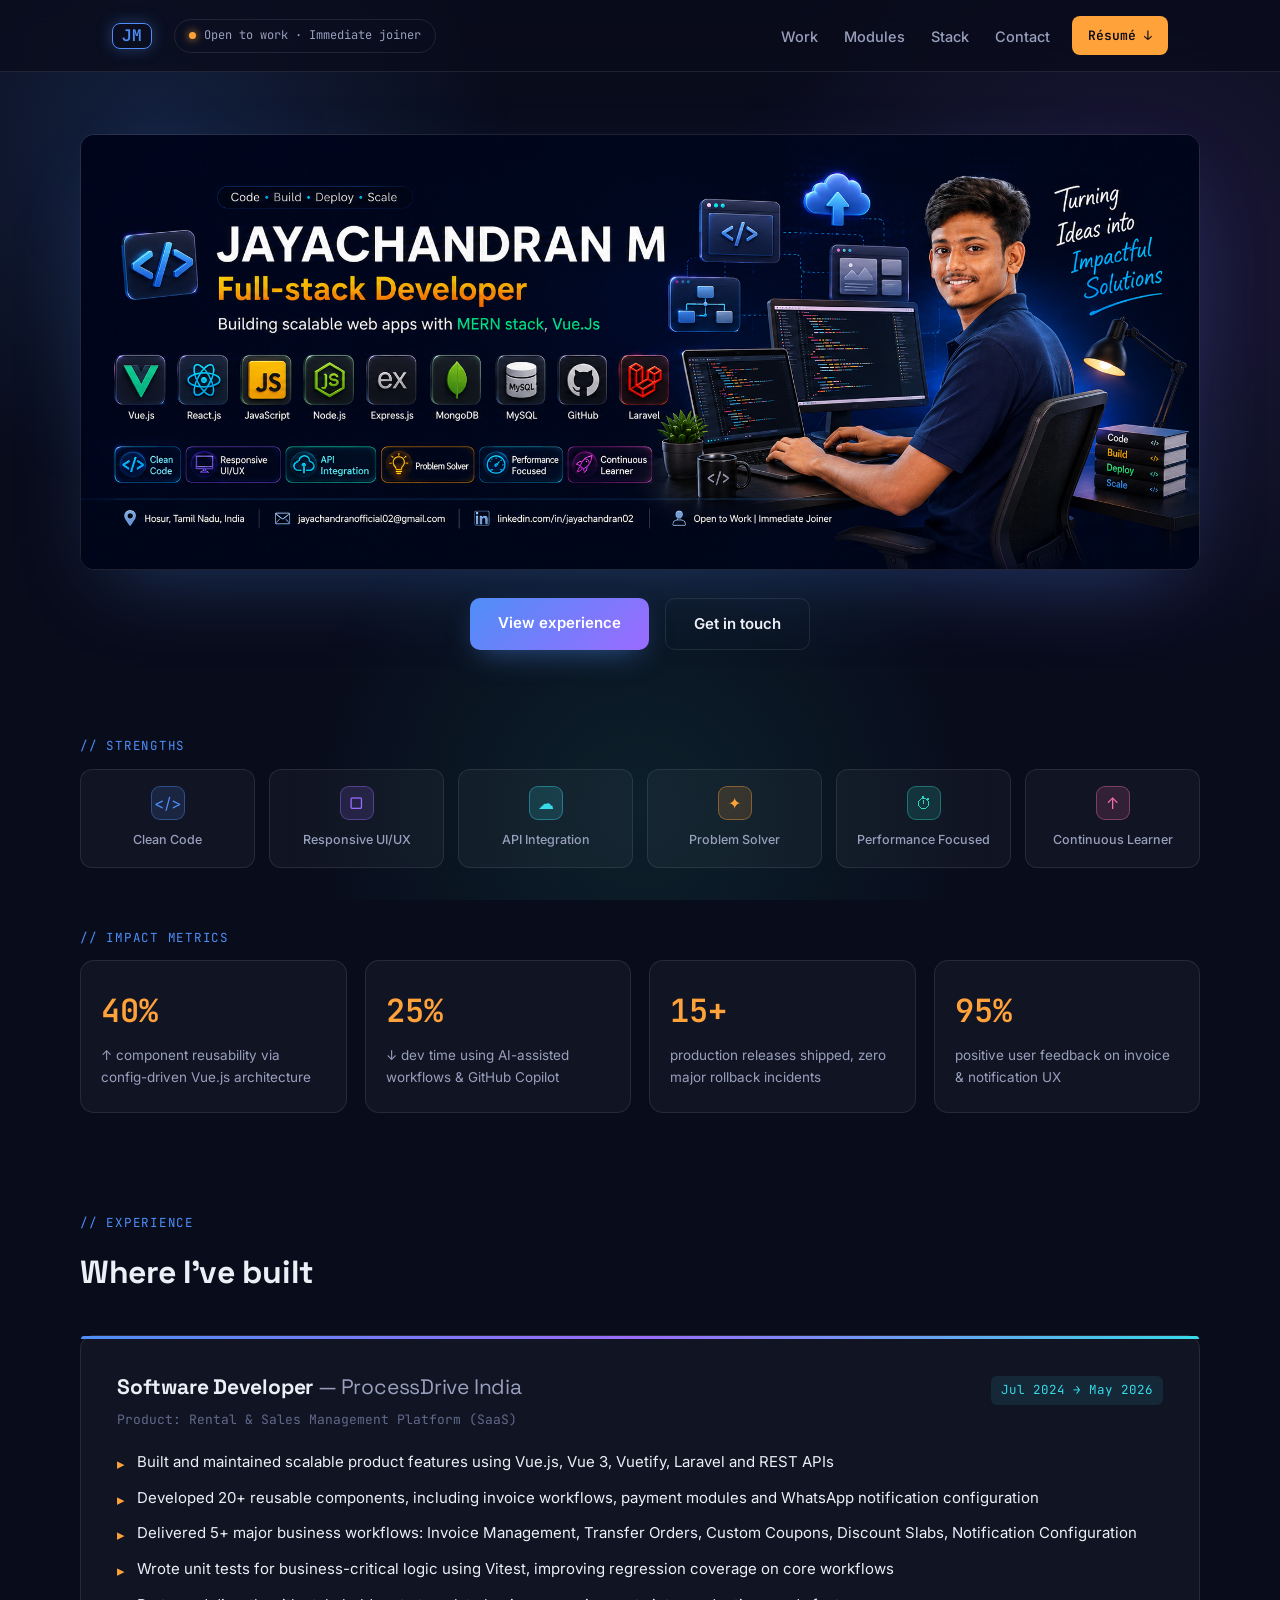
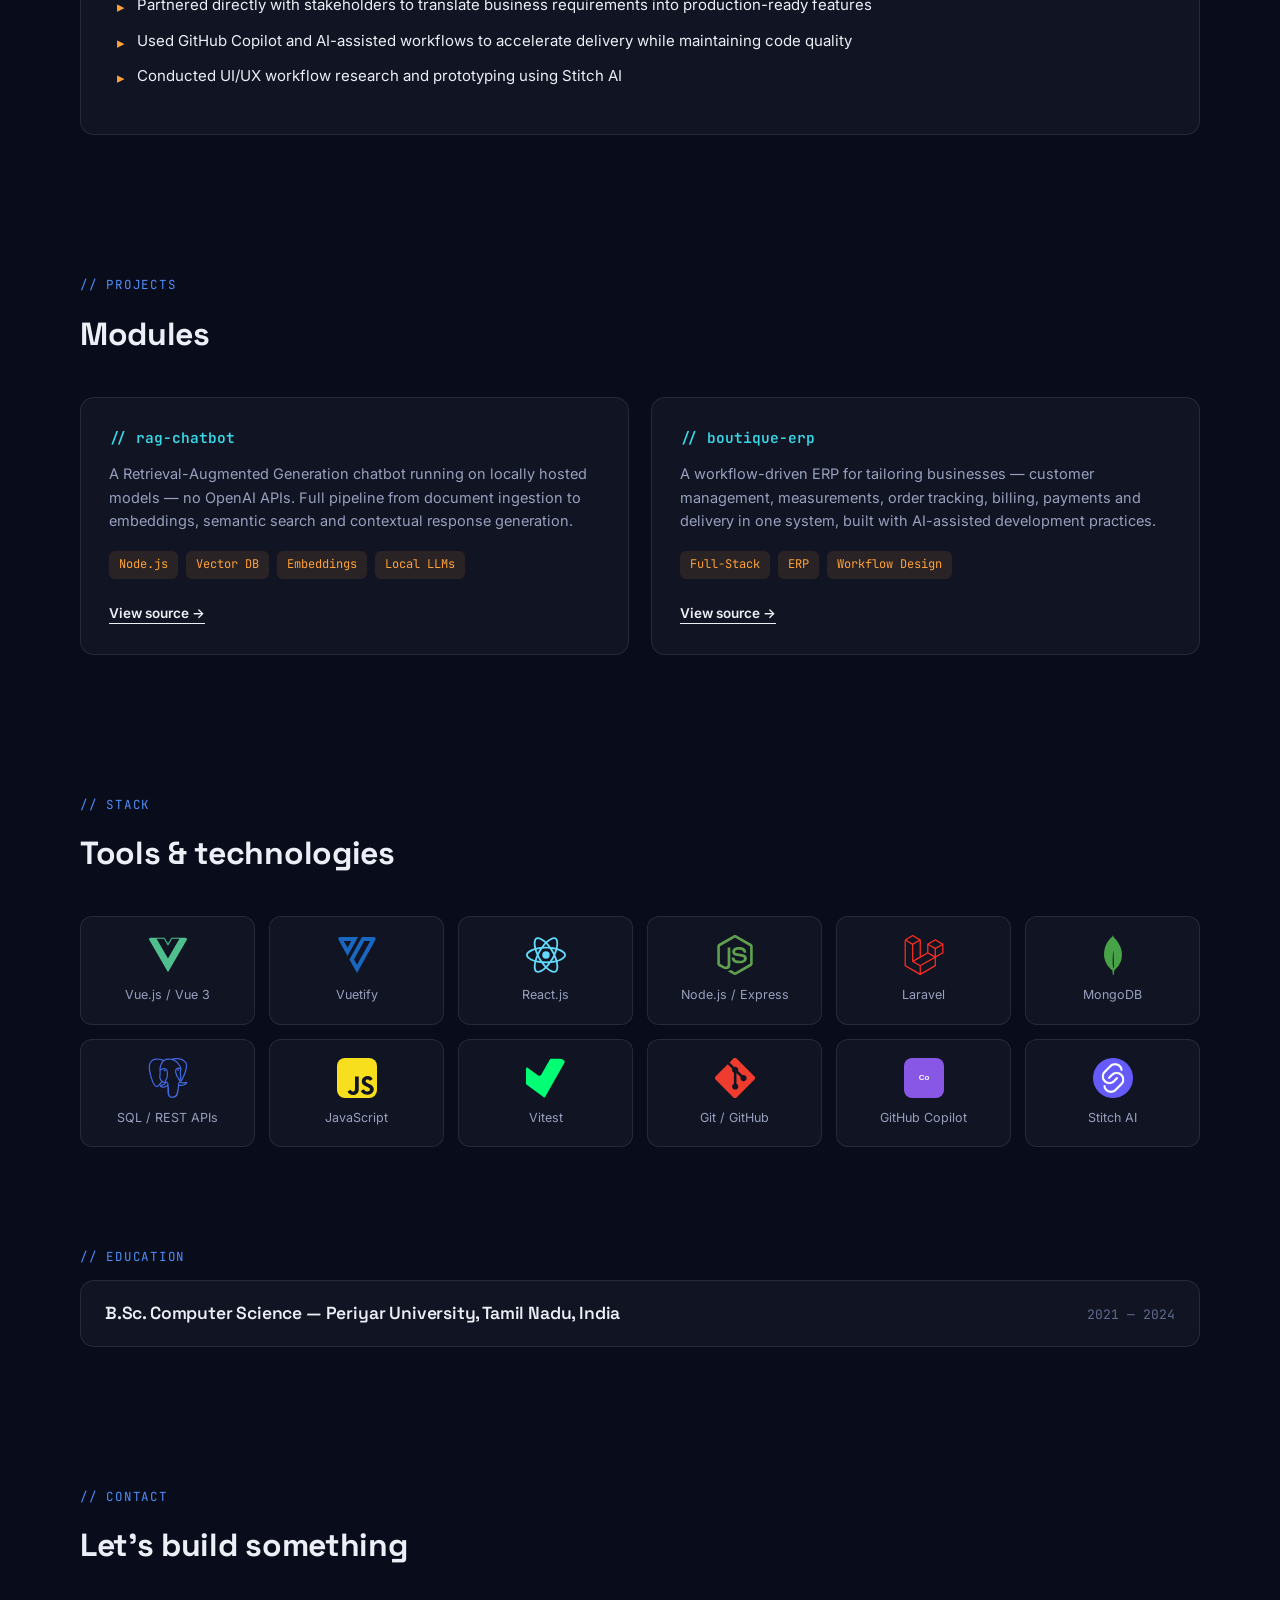
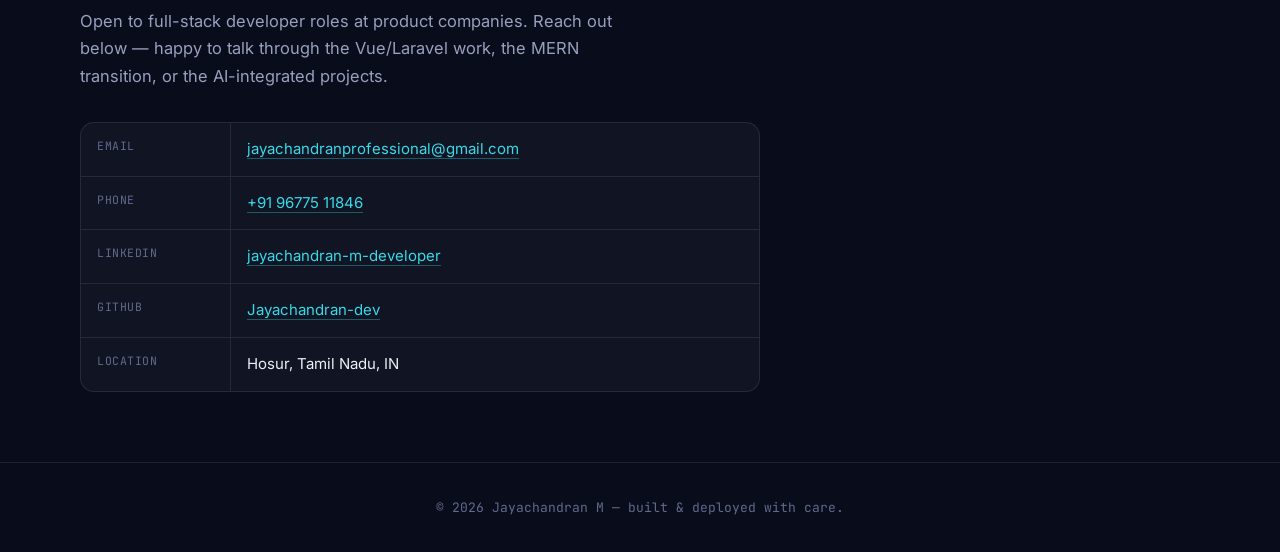
==== index.html @ de767fa6 "UI changes" ====
<!DOCTYPE html>
<html lang="en">
<head>
<meta charset="UTF-8">
<meta name="viewport" content="width=device-width, initial-scale=1.0">
<title>Jayachandran M — Full-Stack Developer</title>
<link rel="preconnect" href="https://fonts.googleapis.com">
<link rel="preconnect" href="https://fonts.gstatic.com" crossorigin>
<link href="https://fonts.googleapis.com/css2?family=Space+Grotesk:wght@500;600;700&family=JetBrains+Mono:wght@400;500;600&family=Inter:wght@400;500;600&display=swap" rel="stylesheet">
<style>
  :root{
    --bg: #090C1B;
    --bg-panel: rgba(255,255,255,0.035);
    --ink: #EDEFF7;
    --ink-soft: #98A0BE;
    --ink-faint: #616A8C;
    --line: rgba(255,255,255,0.09);
    --blue: #4F8EF7;
    --purple: #9B6BFF;
    --cyan: #38D9E8;
    --orange: #FFA23A;
    --teal: #2DD4BF;
    --pink: #F06FA6;
    --max: 1120px;
    --radius: 14px;
  }

  *{ margin:0; padding:0; box-sizing:border-box; }
  html{ scroll-behavior: smooth; }

  body{
    background: var(--bg);
    color: var(--ink);
    font-family: 'Inter', sans-serif;
    line-height: 1.65;
    position: relative;
    overflow-x: hidden;
  }

  .glow-field{
    position: fixed;
    inset: 0;
    z-index: 0;
    pointer-events: none;
    background:
      radial-gradient(600px circle at 12% 15%, rgba(79,142,247,0.16), transparent 60%),
      radial-gradient(700px circle at 88% 30%, rgba(155,107,255,0.14), transparent 60%),
      radial-gradient(600px circle at 50% 90%, rgba(45,212,191,0.10), transparent 60%);
  }

  .mono{ font-family: 'JetBrains Mono', monospace; }

  h1, h2, h3{
    font-family: 'Space Grotesk', sans-serif;
    color: var(--ink);
    letter-spacing: -0.01em;
  }

  a{ color: inherit; }

  .skip-link{
    position: absolute;
    top: -60px; left: 20px;
    background: var(--orange);
    color: #090C1B;
    padding: 10px 18px;
    border-radius: 8px;
    text-decoration: none;
    z-index: 999;
    font-weight: 600;
    transition: top 0.2s;
  }
  .skip-link:focus{ top: 12px; }

  .container{
    max-width: var(--max);
    margin: 0 auto;
    padding: 0 32px;
    position: relative;
    z-index: 1;
  }

  .eyebrow{
    font-family: 'JetBrains Mono', monospace;
    font-size: 12.5px;
    color: var(--blue);
    letter-spacing: 0.06em;
    margin-bottom: 12px;
  }

  /* ---------- Header ---------- */
  header{
    position: fixed;
    top: 0; left: 0; right: 0;
    z-index: 100;
    background: rgba(9,12,27,0.78);
    backdrop-filter: blur(12px);
    border-bottom: 1px solid var(--line);
  }
  nav{
    max-width: var(--max);
    margin: 0 auto;
    padding: 16px 32px;
    display: flex;
    align-items: center;
    gap: 22px;
  }
  .logo{
    font-family: 'JetBrains Mono', monospace;
    font-weight: 600;
    font-size: 16px;
    border: 1px solid var(--blue);
    color: var(--blue);
    border-radius: 8px;
    padding: 4px 9px;
    line-height: 1;
    box-shadow: 0 0 16px rgba(79,142,247,0.35);
  }
  .status-pill{
    display: flex;
    align-items: center;
    gap: 8px;
    font-family: 'JetBrains Mono', monospace;
    font-size: 12px;
    color: var(--ink-soft);
    border: 1px solid var(--line);
    border-radius: 20px;
    padding: 6px 14px;
    white-space: nowrap;
  }
  .status-pill .dot{
    width: 7px; height: 7px;
    background: var(--orange);
    border-radius: 50%;
    display: inline-block;
    animation: pulse 2s ease-in-out infinite;
    box-shadow: 0 0 8px var(--orange);
  }
  @keyframes pulse{ 0%,100%{opacity:1;} 50%{opacity:0.3;} }

  .nav-links{ list-style: none; display: flex; gap: 26px; margin-left: auto; }
  .nav-links a{
    text-decoration: none;
    font-size: 14.5px;
    font-weight: 500;
    color: var(--ink-soft);
    transition: color 0.2s;
  }
  .nav-links a:hover{ color: var(--cyan); }

  .btn-resume{
    font-family: 'JetBrains Mono', monospace;
    font-size: 13px;
    font-weight: 600;
    text-decoration: none;
    color: #090C1B;
    background: var(--orange);
    padding: 9px 16px;
    border-radius: 8px;
    white-space: nowrap;
    transition: filter 0.2s, transform 0.2s;
  }
  .btn-resume:hover{ filter: brightness(1.1); transform: translateY(-1px); }

  .mobile-toggle{
    display: none;
    background: none;
    border: 1px solid var(--line);
    color: var(--ink);
    border-radius: 8px;
    font-size: 18px;
    padding: 6px 10px;
    cursor: pointer;
    margin-left: auto;
  }

  main{ padding-top: 88px; }

  /* ---------- Hero / banner masthead ---------- */
  .hero{ padding: 46px 0 40px; }
  .banner-frame{
    border-radius: var(--radius);
    overflow: hidden;
    border: 1px solid var(--line);
    box-shadow: 0 30px 80px -30px rgba(79,142,247,0.35);
  }
  .banner-frame img{ width: 100%; display: block; }

  .hero-cta{
    display: flex;
    justify-content: center;
    gap: 16px;
    margin-top: 28px;
    flex-wrap: wrap;
  }
  .btn-primary, .btn-secondary{
    padding: 13px 28px;
    border-radius: 10px;
    font-weight: 600;
    font-size: 15px;
    text-decoration: none;
    transition: all 0.2s;
    display: inline-block;
  }
  .btn-primary{
    background: linear-gradient(135deg, var(--blue), var(--purple));
    color: #fff;
    box-shadow: 0 10px 30px -10px rgba(79,142,247,0.55);
  }
  .btn-primary:hover{ transform: translateY(-2px); }
  .btn-secondary{
    background: transparent;
    color: var(--ink);
    border: 1.5px solid var(--line);
  }
  .btn-secondary:hover{ border-color: var(--cyan); color: var(--cyan); }

  /* ---------- Strengths chips (mirrors banner badges) ---------- */
  .chips-section{ padding: 46px 0 10px; }
  .chips-grid{
    display: grid;
    grid-template-columns: repeat(6, 1fr);
    gap: 14px;
  }
  .chip{
    background: var(--bg-panel);
    border: 1px solid var(--line);
    border-radius: 12px;
    padding: 16px 12px;
    text-align: center;
    transition: transform 0.2s, border-color 0.2s;
  }
  .chip:hover{ transform: translateY(-3px); }
  .chip .chip-icon{
    width: 34px; height: 34px;
    border-radius: 9px;
    display: flex; align-items: center; justify-content: center;
    margin: 0 auto 10px;
    font-size: 16px;
  }
  .chip .chip-label{ font-size: 12.5px; font-weight: 500; color: var(--ink-soft); }
  .chip.c-blue .chip-icon{ background: rgba(79,142,247,0.15); color: var(--blue); border: 1px solid rgba(79,142,247,0.4); }
  .chip.c-blue:hover{ border-color: var(--blue); }
  .chip.c-purple .chip-icon{ background: rgba(155,107,255,0.15); color: var(--purple); border: 1px solid rgba(155,107,255,0.4); }
  .chip.c-purple:hover{ border-color: var(--purple); }
  .chip.c-cyan .chip-icon{ background: rgba(56,217,232,0.15); color: var(--cyan); border: 1px solid rgba(56,217,232,0.4); }
  .chip.c-cyan:hover{ border-color: var(--cyan); }
  .chip.c-orange .chip-icon{ background: rgba(255,162,58,0.15); color: var(--orange); border: 1px solid rgba(255,162,58,0.4); }
  .chip.c-orange:hover{ border-color: var(--orange); }
  .chip.c-teal .chip-icon{ background: rgba(45,212,191,0.15); color: var(--teal); border: 1px solid rgba(45,212,191,0.4); }
  .chip.c-teal:hover{ border-color: var(--teal); }
  .chip.c-pink .chip-icon{ background: rgba(240,111,166,0.15); color: var(--pink); border: 1px solid rgba(240,111,166,0.4); }
  .chip.c-pink:hover{ border-color: var(--pink); }

  /* ---------- Metrics ---------- */
  .metrics{ padding: 50px 0 30px; }
  .metrics-grid{
    display: grid;
    grid-template-columns: repeat(4, 1fr);
    gap: 18px;
  }
  .metric-tile{
    background: var(--bg-panel);
    border: 1px solid var(--line);
    border-radius: var(--radius);
    padding: 24px 20px;
    transition: border-color 0.2s;
  }
  .metric-tile:hover{ border-color: var(--blue); }
  .metric-num{
    font-family: 'JetBrains Mono', monospace;
    font-size: 32px;
    font-weight: 600;
    color: var(--orange);
    margin-bottom: 6px;
  }
  .metric-label{ font-size: 13.5px; color: var(--ink-soft); }

  /* ---------- Section shared ---------- */
  section.block{ padding: 70px 0; }
  section.block h2{ font-size: 32px; margin-bottom: 36px; }

  /* ---------- Experience ---------- */
  .exp-card{
    background: var(--bg-panel);
    border: 1px solid var(--line);
    border-radius: var(--radius);
    padding: 34px 36px;
    position: relative;
  }
  .exp-card::before{
    content: '';
    position: absolute;
    top: 0; left: 0;
    width: 100%; height: 3px;
    background: linear-gradient(90deg, var(--blue), var(--purple), var(--cyan));
    border-radius: var(--radius) var(--radius) 0 0;
  }
  .exp-head{
    display: flex; justify-content: space-between; align-items: baseline;
    flex-wrap: wrap; gap: 10px; margin-bottom: 4px;
  }
  .exp-head h3{ font-size: 21px; }
  .exp-head .company{ color: var(--ink-soft); font-weight: 400; }
  .rev-tag{
    font-family: 'JetBrains Mono', monospace;
    font-size: 12.5px;
    color: var(--cyan);
    background: rgba(56,217,232,0.10);
    padding: 4px 10px;
    border-radius: 6px;
    white-space: nowrap;
  }
  .exp-sub{
    font-family: 'JetBrains Mono', monospace;
    font-size: 13px;
    color: var(--ink-faint);
    margin-bottom: 20px;
  }
  .spec-list li{
    list-style: none;
    padding-left: 20px;
    position: relative;
    margin-bottom: 11px;
    font-size: 15px;
    color: var(--ink);
  }
  .spec-list li::before{
    content: '▸';
    color: var(--orange);
    position: absolute;
    left: 0;
    top: 2px;
  }

  /* ---------- Modules ---------- */
  .modules-grid{ display: grid; grid-template-columns: 1fr 1fr; gap: 22px; }
  .module-card{
    background: var(--bg-panel);
    border: 1px solid var(--line);
    border-radius: var(--radius);
    padding: 28px;
    transition: border-color 0.2s, transform 0.2s;
  }
  .module-card:hover{ border-color: var(--purple); transform: translateY(-3px); }
  .module-name{
    font-family: 'JetBrains Mono', monospace;
    font-size: 14.5px;
    font-weight: 600;
    color: var(--cyan);
    margin-bottom: 12px;
  }
  .module-desc{ color: var(--ink-soft); font-size: 14.5px; margin-bottom: 18px; }
  .tags{ display: flex; flex-wrap: wrap; gap: 8px; margin-bottom: 20px; }
  .tag{
    font-family: 'JetBrains Mono', monospace;
    font-size: 12px;
    color: var(--orange);
    background: rgba(255,162,58,0.10);
    padding: 4px 10px;
    border-radius: 6px;
  }
  .module-link{
    font-size: 13.5px;
    font-weight: 600;
    color: var(--ink);
    text-decoration: none;
    border-bottom: 1.5px solid var(--ink);
    padding-bottom: 2px;
  }
  .module-link:hover{ color: var(--cyan); border-color: var(--cyan); }

  /* ---------- Stack icon grid ---------- */
  .stack-grid{
    display: grid;
    grid-template-columns: repeat(6, 1fr);
    gap: 14px;
  }
  .stack-item{
    background: var(--bg-panel);
    border: 1px solid var(--line);
    border-radius: 12px;
    padding: 18px 10px;
    text-align: center;
    transition: transform 0.2s, border-color 0.2s;
  }
  .stack-item:hover{ transform: translateY(-3px); border-color: var(--blue); }
  .stack-icon{
    width: 40px; height: 40px;
    border-radius: 10px;
    display: flex; align-items: center; justify-content: center;
    margin: 0 auto 10px;
    font-family: 'JetBrains Mono', monospace;
    font-weight: 700;
    font-size: 12.5px;
    color: #0A0E1F;
  }
  .stack-icon-img{
    width: 40px; height: 40px; display: block; margin: 0 auto 10px; border-radius: 8px; object-fit: cover;
  }
  .stack-name{ font-size: 12.5px; color: var(--ink-soft); }

  /* ---------- Education ---------- */
  .education-section{ padding: 30px 0 70px; }
  .edu-row{
    display: flex; justify-content: space-between; align-items: baseline;
    flex-wrap: wrap; gap: 10px;
    border: 1px solid var(--line);
    border-radius: var(--radius);
    padding: 18px 24px;
    background: var(--bg-panel);
  }
  .edu-row h3{ font-size: 17.5px; font-weight: 600; }
  .edu-meta{ font-family: 'JetBrains Mono', monospace; font-size: 13px; color: var(--ink-faint); }

  /* ---------- Contact ---------- */
  .contact-section{ padding: 70px 0 50px; }
  .contact-line{ color: var(--ink-soft); font-size: 16.5px; margin-bottom: 32px; max-width: 540px; }
  .contact-card{
    border: 1px solid var(--line);
    background: var(--bg-panel);
    border-radius: var(--radius);
    max-width: 680px;
    overflow: hidden;
  }
  .cc-row{
    display: grid;
    grid-template-columns: 150px 1fr;
    border-bottom: 1px solid var(--line);
  }
  .cc-row:last-child{ border-bottom: none; }
  .cc-key{
    font-family: 'JetBrains Mono', monospace;
    font-size: 11.5px;
    letter-spacing: 0.05em;
    text-transform: uppercase;
    color: var(--ink-faint);
    padding: 14px 16px;
    border-right: 1px solid var(--line);
  }
  .cc-val{ padding: 14px 16px; font-size: 15px; }
  .cc-val a{
    color: var(--cyan);
    text-decoration: none;
    border-bottom: 1px solid rgba(56,217,232,0.35);
  }
  .cc-val a:hover{ color: #8CEBF5; }

  footer{
    padding: 34px 0;
    text-align: center;
    color: var(--ink-faint);
    font-size: 13px;
    border-top: 1px solid var(--line);
    font-family: 'JetBrains Mono', monospace;
  }

  .reveal{ opacity: 0; transform: translateY(16px); transition: opacity 0.6s ease, transform 0.6s ease; }
  .reveal.visible{ opacity: 1; transform: translateY(0); }

  @media (prefers-reduced-motion: reduce){
    .reveal{ opacity: 1; transform: none; transition: none; }
    .status-pill .dot{ animation: none; }
    html{ scroll-behavior: auto; }
  }

  @media (max-width: 960px){
    .chips-grid{ grid-template-columns: repeat(3, 1fr); }
    .metrics-grid{ grid-template-columns: repeat(2, 1fr); }
    .modules-grid{ grid-template-columns: 1fr; }
    .stack-grid{ grid-template-columns: repeat(4, 1fr); }
  }

  @media (max-width: 680px){
    .nav-links, .status-pill{ display: none; }
    .mobile-toggle{ display: block; }
    .nav-links.active{
      display: flex;
      flex-direction: column;
      position: absolute;
      top: 100%; left: 0; right: 0;
      background: var(--bg);
      border-bottom: 1px solid var(--line);
      padding: 16px 32px;
      gap: 16px;
    }
    section.block h2{ font-size: 25px; }
    .chips-grid{ grid-template-columns: repeat(2, 1fr); }
    .stack-grid{ grid-template-columns: repeat(3, 1fr); }
    .container{ padding: 0 20px; }
    nav{ padding: 14px 20px; }
    .cc-row{ grid-template-columns: 120px 1fr; }
  }
</style>
</head>
<body>

<div class="glow-field" aria-hidden="true"></div>
<a href="#main-content" class="skip-link">Skip to main content</a>

<header>
  <nav aria-label="Main navigation">
    <div class="logo">JM</div>
    <div class="status-pill"><span class="dot"></span>Open to work · Immediate joiner</div>
    <ul class="nav-links" id="navLinks">
      <li><a href="#work">Work</a></li>
      <li><a href="#modules">Modules</a></li>
      <li><a href="#stack">Stack</a></li>
      <li><a href="#contact">Contact</a></li>
    </ul>
    <a class="btn-resume" href="assets/Jayachandran_M_Fullstack_Resume_july_2026.pdf" download>Résumé ↓</a>
    <button class="mobile-toggle" id="mobileToggle" aria-label="Toggle navigation menu" aria-expanded="false">☰</button>
  </nav>
</header>

<main id="main-content">

  <section class="hero container">
    <div class="banner-frame">
      <img src="assets/banner.png" alt="Jayachandran M — Full-stack Developer, building scalable web apps with the MERN stack and Vue.js">
    </div>
    <div class="hero-cta">
      <a href="#work" class="btn-primary">View experience</a>
      <a href="#contact" class="btn-secondary">Get in touch</a>
    </div>
  </section>

  <section class="chips-section container reveal">
    <p class="eyebrow mono">// STRENGTHS</p>
    <div class="chips-grid">
      <div class="chip c-blue"><div class="chip-icon">&lt;/&gt;</div><div class="chip-label">Clean Code</div></div>
      <div class="chip c-purple"><div class="chip-icon">▢</div><div class="chip-label">Responsive UI/UX</div></div>
      <div class="chip c-cyan"><div class="chip-icon">☁</div><div class="chip-label">API Integration</div></div>
      <div class="chip c-orange"><div class="chip-icon">✦</div><div class="chip-label">Problem Solver</div></div>
      <div class="chip c-teal"><div class="chip-icon">⏱</div><div class="chip-label">Performance Focused</div></div>
      <div class="chip c-pink"><div class="chip-icon">↑</div><div class="chip-label">Continuous Learner</div></div>
    </div>
  </section>

  <section class="metrics container">
    <p class="eyebrow mono">// IMPACT METRICS</p>
    <div class="metrics-grid reveal">
      <div class="metric-tile">
        <div class="metric-num">40%</div>
        <div class="metric-label">↑ component reusability via config-driven Vue.js architecture</div>
      </div>
      <div class="metric-tile">
        <div class="metric-num">25%</div>
        <div class="metric-label">↓ dev time using AI-assisted workflows &amp; GitHub Copilot</div>
      </div>
      <div class="metric-tile">
        <div class="metric-num">15+</div>
        <div class="metric-label">production releases shipped, zero major rollback incidents</div>
      </div>
      <div class="metric-tile">
        <div class="metric-num">95%</div>
        <div class="metric-label">positive user feedback on invoice &amp; notification UX</div>
      </div>
    </div>
  </section>

  <section id="work" class="block container">
    <p class="eyebrow mono">// EXPERIENCE</p>
    <h2>Where I've built</h2>
    <div class="exp-card reveal">
      <div class="exp-head">
        <h3>Software Developer <span class="company">— ProcessDrive India</span></h3>
        <span class="rev-tag mono">Jul 2024 → May 2026</span>
      </div>
      <p class="exp-sub">Product: Rental &amp; Sales Management Platform (SaaS)</p>
      <ul class="spec-list">
        <li>Built and maintained scalable product features using Vue.js, Vue 3, Vuetify, Laravel and REST APIs</li>
        <li>Developed 20+ reusable components, including invoice workflows, payment modules and WhatsApp notification configuration</li>
        <li>Delivered 5+ major business workflows: Invoice Management, Transfer Orders, Custom Coupons, Discount Slabs, Notification Configuration</li>
        <li>Wrote unit tests for business-critical logic using Vitest, improving regression coverage on core workflows</li>
        <li>Partnered directly with stakeholders to translate business requirements into production-ready features</li>
        <li>Used GitHub Copilot and AI-assisted workflows to accelerate delivery while maintaining code quality</li>
        <li>Conducted UI/UX workflow research and prototyping using Stitch AI</li>
      </ul>
    </div>
  </section>

  <section id="modules" class="block container">
    <p class="eyebrow mono">// PROJECTS</p>
    <h2>Modules</h2>
    <div class="modules-grid">
      <article class="module-card reveal">
        <p class="module-name">// rag-chatbot</p>
        <p class="module-desc">A Retrieval-Augmented Generation chatbot running on locally hosted models — no OpenAI APIs. Full pipeline from document ingestion to embeddings, semantic search and contextual response generation.</p>
        <div class="tags">
          <span class="tag">Node.js</span>
          <span class="tag">Vector DB</span>
          <span class="tag">Embeddings</span>
          <span class="tag">Local LLMs</span>
        </div>
        <a class="module-link" href="https://github.com/Jayachandran-dev" target="_blank" rel="noopener">View source →</a>
      </article>
      <article class="module-card reveal">
        <p class="module-name">// boutique-erp</p>
        <p class="module-desc">A workflow-driven ERP for tailoring businesses — customer management, measurements, order tracking, billing, payments and delivery in one system, built with AI-assisted development practices.</p>
        <div class="tags">
          <span class="tag">Full-Stack</span>
          <span class="tag">ERP</span>
          <span class="tag">Workflow Design</span>
        </div>
        <a class="module-link" href="https://github.com/Jayachandran-dev" target="_blank" rel="noopener">View source →</a>
      </article>
    </div>
  </section>

  <section id="stack" class="block container">
    <p class="eyebrow mono">// STACK</p>
    <h2>Tools &amp; technologies</h2>
    <div class="stack-grid reveal">
      <div class="stack-item"><img class="stack-icon-img" src="assets/tech-icons/vue.svg" alt="Vue icon"><div class="stack-name">Vue.js / Vue 3</div></div>
      <div class="stack-item"><img class="stack-icon-img" src="assets/tech-icons/vuetify.svg" alt="Vuetify icon"><div class="stack-name">Vuetify</div></div>
      <div class="stack-item"><img class="stack-icon-img" src="assets/tech-icons/react.svg" alt="React icon"><div class="stack-name">React.js</div></div>
      <div class="stack-item"><img class="stack-icon-img" src="assets/tech-icons/nodejs.svg" alt="Node.js icon"><div class="stack-name">Node.js / Express</div></div>
      <div class="stack-item"><img class="stack-icon-img" src="assets/tech-icons/laravel.svg" alt="Laravel icon"><div class="stack-name">Laravel</div></div>
      <div class="stack-item"><img class="stack-icon-img" src="assets/tech-icons/mongodb.svg" alt="MongoDB icon"><div class="stack-name">MongoDB</div></div>
      <div class="stack-item"><img class="stack-icon-img" src="assets/tech-icons/sql.svg" alt="SQL icon"><div class="stack-name">SQL / REST APIs</div></div>
      <div class="stack-item"><img class="stack-icon-img" src="assets/tech-icons/js.svg" alt="JavaScript icon"><div class="stack-name">JavaScript</div></div>
      <div class="stack-item"><img class="stack-icon-img" src="assets/tech-icons/vitest.svg" alt="Vitest icon"><div class="stack-name">Vitest</div></div>
      <div class="stack-item"><img class="stack-icon-img" src="assets/tech-icons/git.svg" alt="Git icon"><div class="stack-name">Git / GitHub</div></div>
      <div class="stack-item"><img class="stack-icon-img" src="assets/tech-icons/copilot.svg" alt="Copilot icon"><div class="stack-name">GitHub Copilot</div></div>
      <div class="stack-item"><img class="stack-icon-img" src="assets/tech-icons/stitch.png" alt="Stitch AI icon"><div class="stack-name">Stitch AI</div></div>
    </div>
  </section>

  <section class="education-section container reveal">
    <p class="eyebrow mono">// EDUCATION</p>
    <div class="edu-row">
      <h3>B.Sc. Computer Science — Periyar University, Tamil Nadu, India</h3>
      <span class="edu-meta mono">2021 — 2024</span>
    </div>
  </section>

  <section id="contact" class="block contact-section container">
    <p class="eyebrow mono">// CONTACT</p>
    <h2>Let's build something</h2>
    <p class="contact-line">Open to full-stack developer roles at product companies. Reach out below — happy to talk through the Vue/Laravel work, the MERN transition, or the AI-integrated projects.</p>
    <div class="contact-card reveal">
      <div class="cc-row">
        <div class="cc-key mono">Email</div>
        <div class="cc-val"><a href="mailto:jayachandranprofessional@gmail.com">jayachandranprofessional@gmail.com</a></div>
      </div>
      <div class="cc-row">
        <div class="cc-key mono">Phone</div>
        <div class="cc-val"><a href="tel:+919677511846">+91 96775 11846</a></div>
      </div>
      <div class="cc-row">
        <div class="cc-key mono">LinkedIn</div>
        <div class="cc-val"><a href="https://linkedin.com/in/jayachandran-m-developer" target="_blank" rel="noopener">jayachandran-m-developer</a></div>
      </div>
      <div class="cc-row">
        <div class="cc-key mono">GitHub</div>
        <div class="cc-val"><a href="https://github.com/Jayachandran-dev" target="_blank" rel="noopener">Jayachandran-dev</a></div>
      </div>
      <div class="cc-row">
        <div class="cc-key mono">Location</div>
        <div class="cc-val">Hosur, Tamil Nadu, IN</div>
      </div>
    </div>
  </section>

</main>

<footer>
  <p>© <span id="year"></span> Jayachandran M — built &amp; deployed with care.</p>
</footer>

<script>
  document.getElementById('year').textContent = new Date().getFullYear();

  const mobileToggle = document.getElementById('mobileToggle');
  const navLinks = document.getElementById('navLinks');
  if (mobileToggle && navLinks) {
    mobileToggle.addEventListener('click', (e) => {
      e.stopPropagation();
      const isActive = navLinks.classList.toggle('active');
      mobileToggle.setAttribute('aria-expanded', isActive);
    });
    navLinks.querySelectorAll('a').forEach(link => {
      link.addEventListener('click', () => {
        navLinks.classList.remove('active');
        mobileToggle.setAttribute('aria-expanded', 'false');
      });
    });
    document.addEventListener('click', (e) => {
      if (!navLinks.contains(e.target) && !mobileToggle.contains(e.target)) {
        navLinks.classList.remove('active');
        mobileToggle.setAttribute('aria-expanded', 'false');
      }
    });
  }

  const reduceMotion = window.matchMedia('(prefers-reduced-motion: reduce)').matches;
  if (!reduceMotion && 'IntersectionObserver' in window) {
    const observer = new IntersectionObserver((entries) => {
      entries.forEach(entry => {
        if (entry.isIntersecting) {
          entry.target.classList.add('visible');
          observer.unobserve(entry.target);
        }
      });
    }, { threshold: 0.15 });
    document.querySelectorAll('.reveal').forEach(el => observer.observe(el));
  } else {
    document.querySelectorAll('.reveal').forEach(el => el.classList.add('visible'));
  }
</script>

</body>
</html>
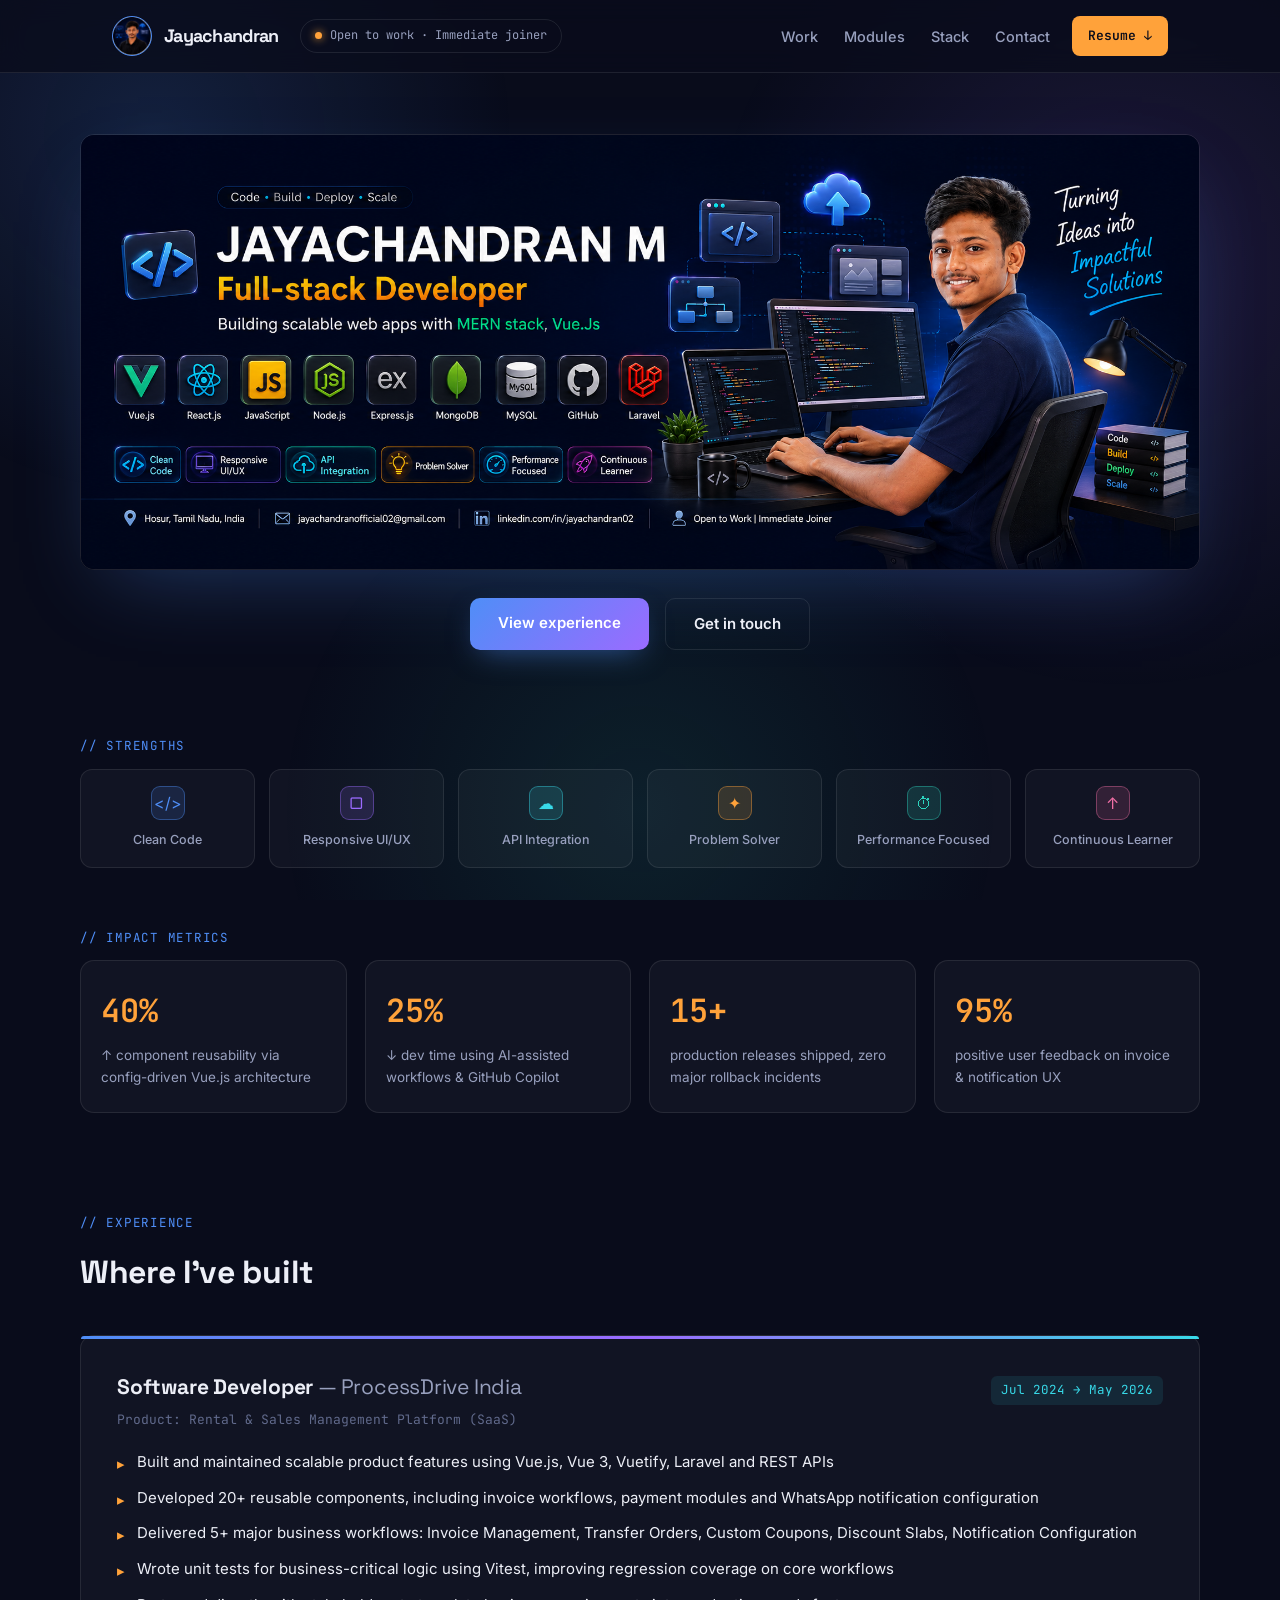
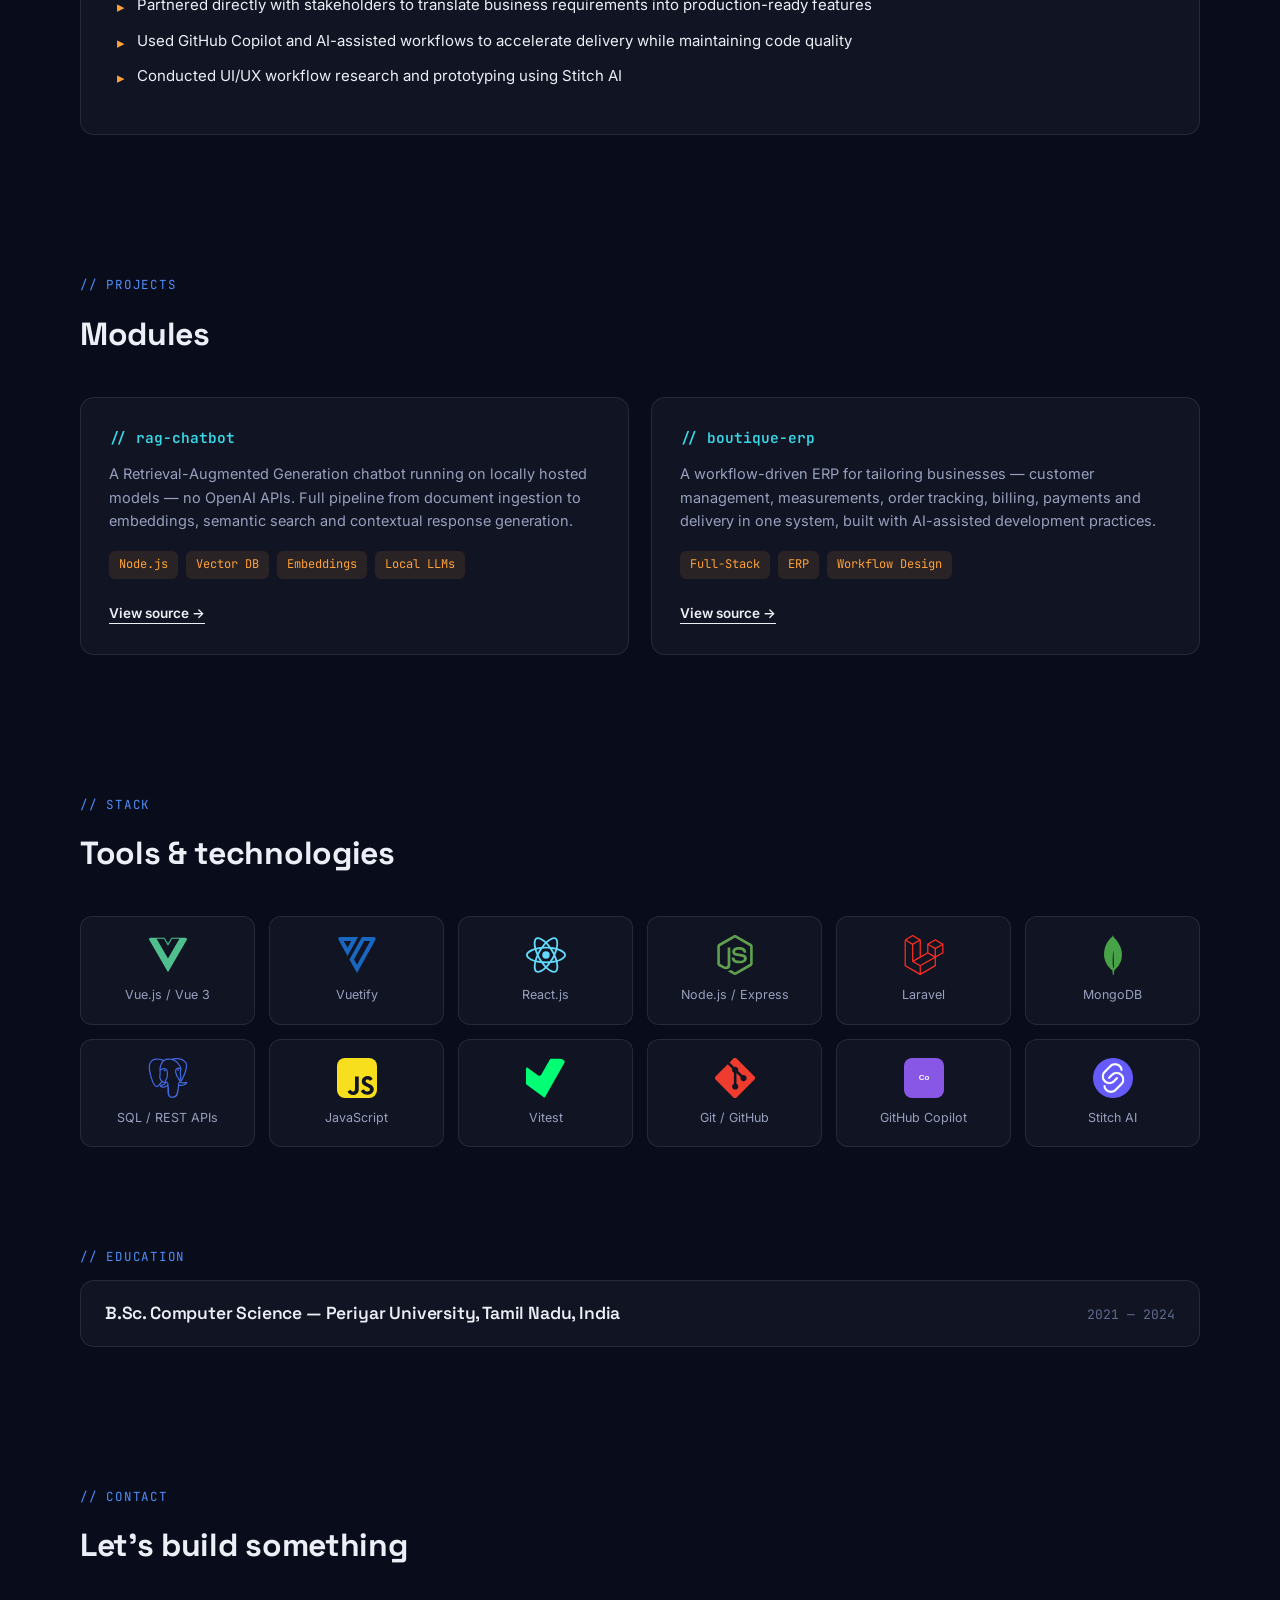
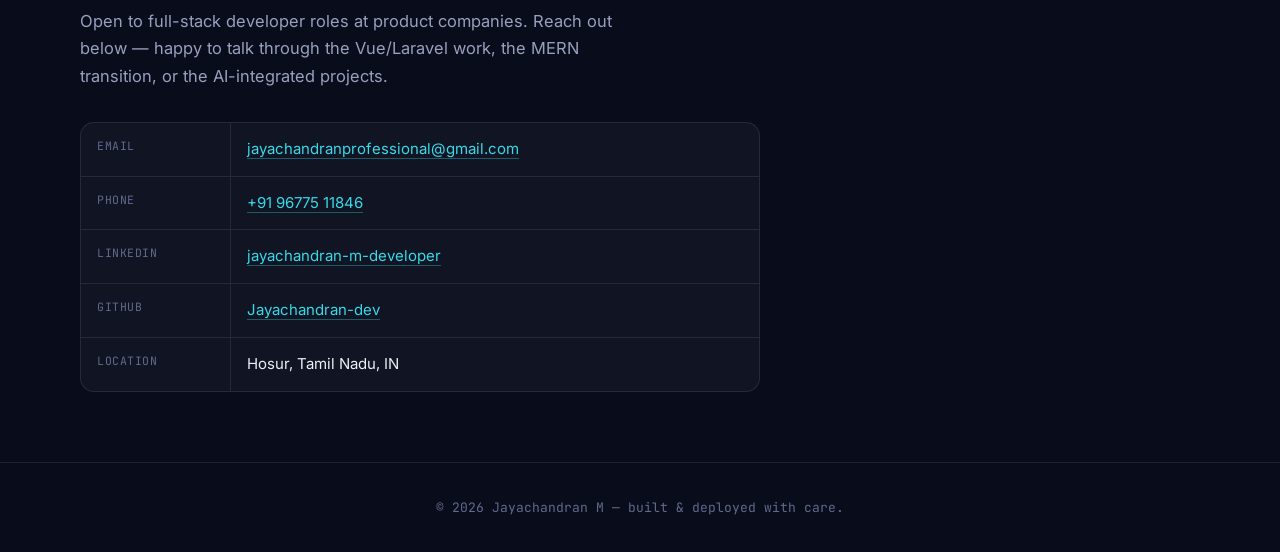
==== commit 4164e420: "UI changes" ====
--- a/index.html
+++ b/index.html
@@ -116,6 +116,22 @@
     line-height: 1;
     box-shadow: 0 0 16px rgba(79,142,247,0.35);
   }
+  .nav-brand{
+    display: flex;
+    align-items: center;
+    gap: 12px;
+    min-width: 0;
+  }
+  .nav-brand > *{ min-width: 0; }
+  .nav-name{
+    font-family: 'Space Grotesk', sans-serif;
+    font-size: 18px;
+    font-weight: 800;
+    letter-spacing: -0.04em;
+    color: var(--ink);
+    white-space: nowrap;
+    margin: 0;
+  }
   .status-pill{
     display: flex;
     align-items: center;
@@ -128,7 +144,7 @@
     padding: 6px 14px;
     white-space: nowrap;
   }
-  .status-pill .dot{
+    .status-pill .dot{
     width: 7px; height: 7px;
     background: var(--orange);
     border-radius: 50%;
@@ -273,6 +289,16 @@
     font-weight: 600;
     color: var(--orange);
     margin-bottom: 6px;
+  }
+  .dp{
+    width: 40px;
+    height: 40px;
+    border-radius: 55%;
+    border: 1px solid var(--blue);
+    color: var(--blue);
+    line-height: 1;
+    box-shadow: 0 0 16px rgba(79,142,247,0.35);
+    box-shadow: inset 0 0 16px rgba(0, 93, 168, 0.35);
   }
   .metric-label{ font-size: 13.5px; color: var(--ink-soft); }
 
@@ -500,7 +526,10 @@
 
 <header>
   <nav aria-label="Main navigation">
-    <div class="logo">JM</div>
+    <div class="nav-brand">
+      <img class="dp" src="assets/dp.png" alt="Jayachandran">
+      <div class="nav-name">Jayachandran</div>
+    </div>
     <div class="status-pill"><span class="dot"></span>Open to work · Immediate joiner</div>
     <ul class="nav-links" id="navLinks">
       <li><a href="#work">Work</a></li>
@@ -508,7 +537,8 @@
       <li><a href="#stack">Stack</a></li>
       <li><a href="#contact">Contact</a></li>
     </ul>
-    <a class="btn-resume" href="assets/Jayachandran_M_Fullstack_Resume_july_2026.pdf" download>Résumé ↓</a>
+    <a class="btn-resume" href="assets/Jayachandran_M_Fullstack_Resume_july_2026.pdf" download>Resume ↓</a>
+
     <button class="mobile-toggle" id="mobileToggle" aria-label="Toggle navigation menu" aria-expanded="false">☰</button>
   </nav>
 </header>
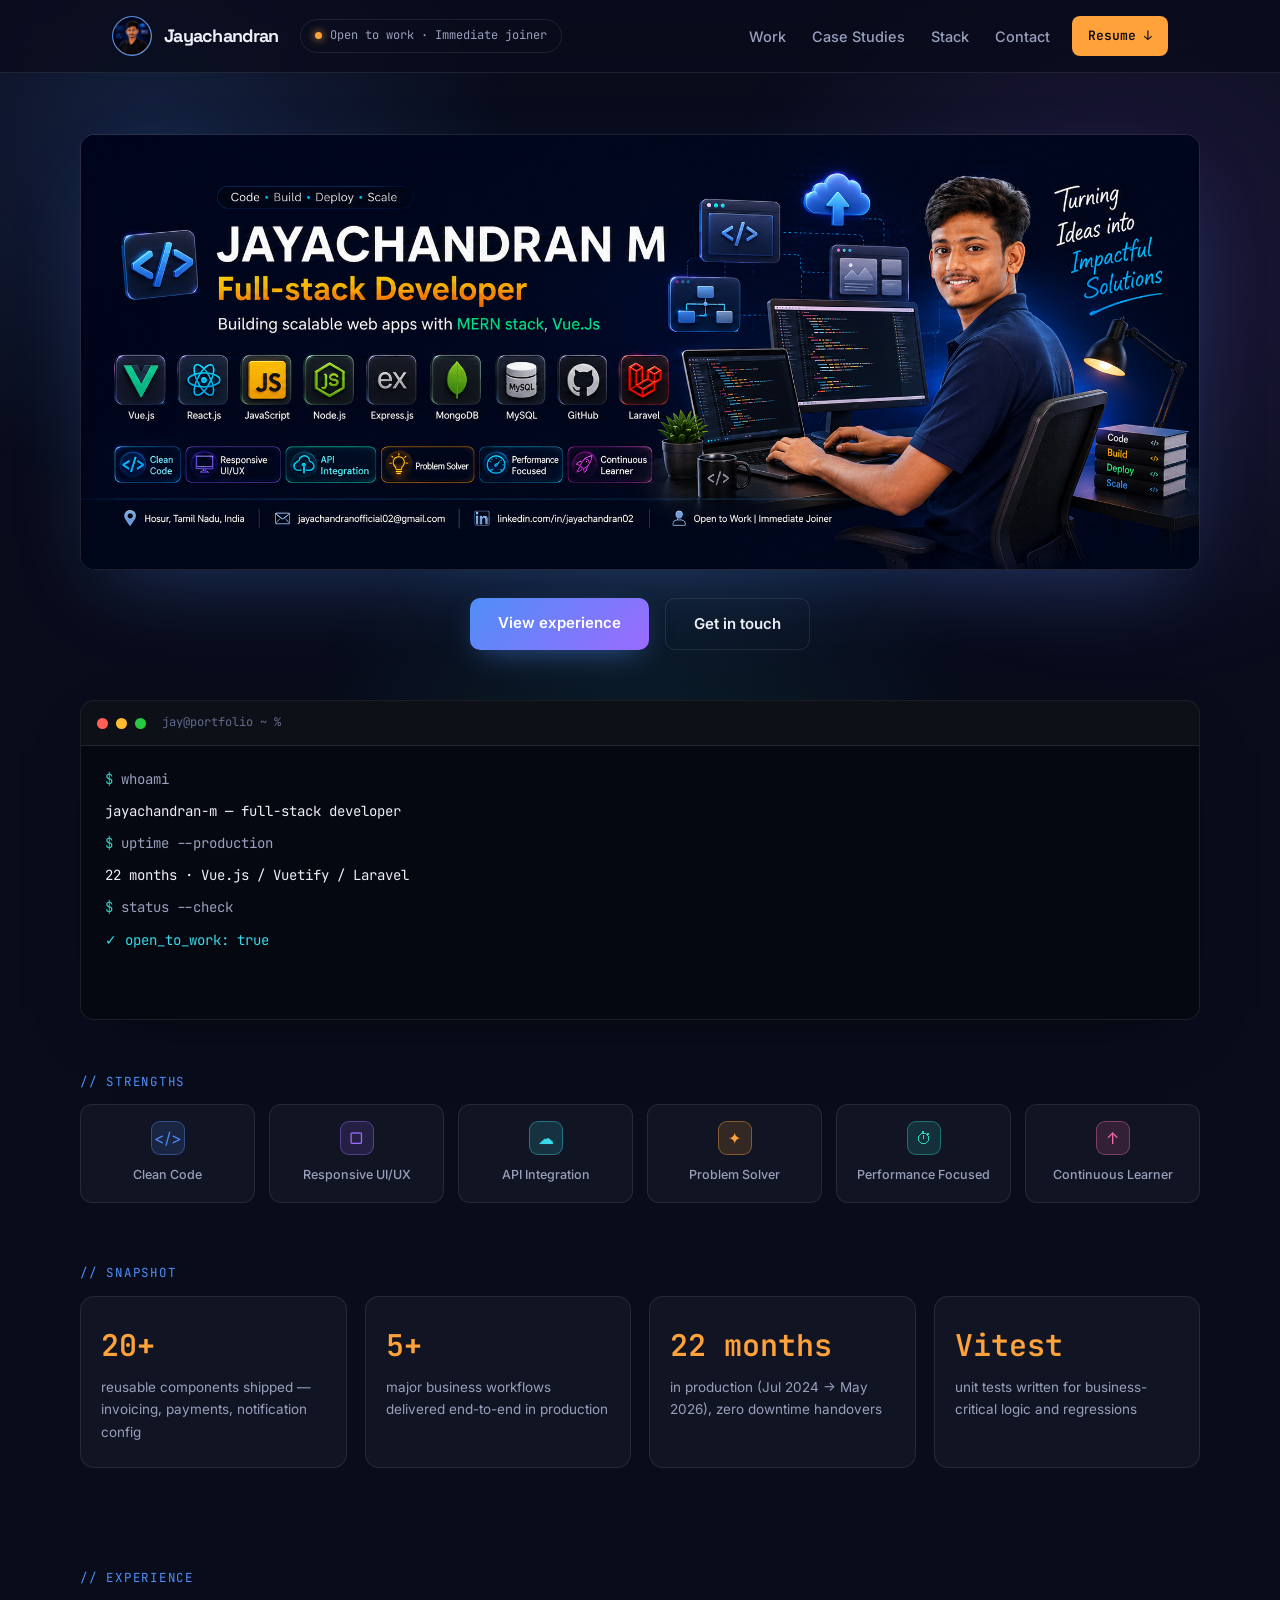
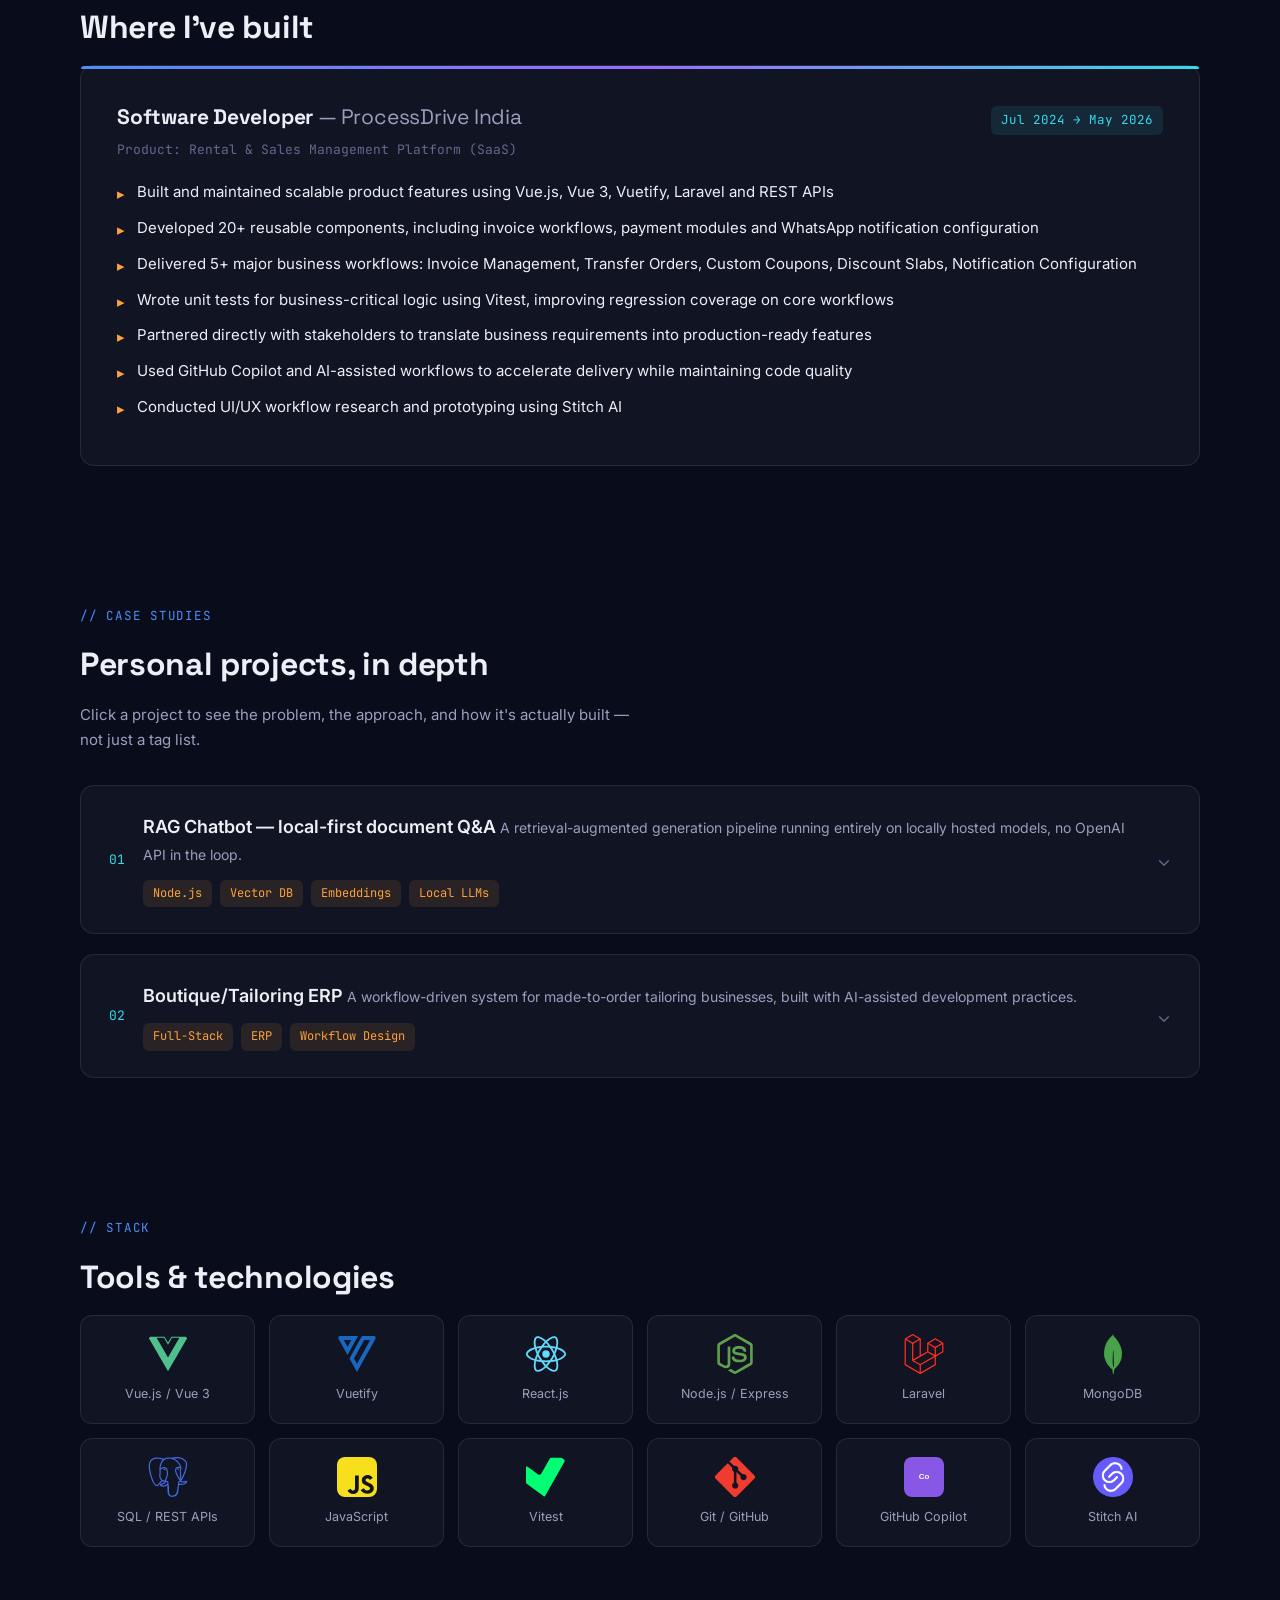
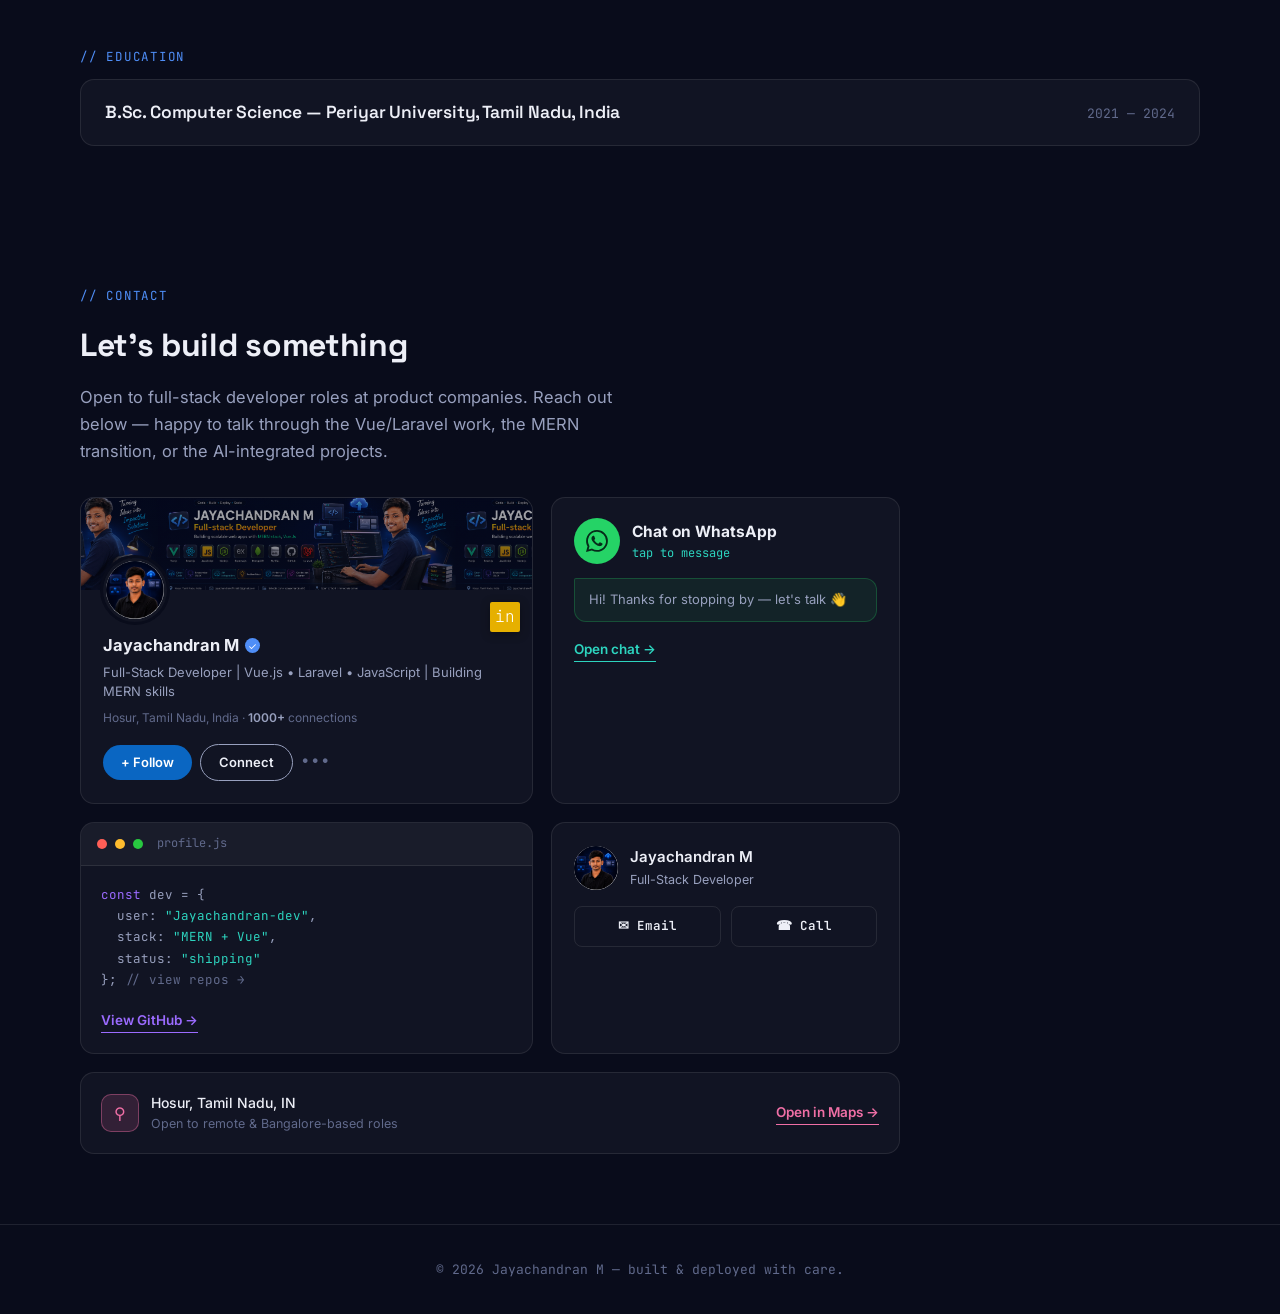
==== commit e9055452: "Contact section improvements done" ====
--- a/index.html
+++ b/index.html
@@ -23,6 +23,8 @@
     --pink: #F06FA6;
     --max: 1120px;
     --radius: 14px;
+    --mx: 50%;
+    --my: 50%;
   }
 
   *{ margin:0; padding:0; box-sizing:border-box; }
@@ -46,6 +48,16 @@
       radial-gradient(600px circle at 12% 15%, rgba(79,142,247,0.16), transparent 60%),
       radial-gradient(700px circle at 88% 30%, rgba(155,107,255,0.14), transparent 60%),
       radial-gradient(600px circle at 50% 90%, rgba(45,212,191,0.10), transparent 60%);
+  }
+
+  /* ambient cursor glow — subtle, desktop only, killed by reduced-motion */
+  .cursor-glow{
+    position: fixed;
+    inset: 0;
+    z-index: 0;
+    pointer-events: none;
+    background: radial-gradient(420px circle at var(--mx) var(--my), rgba(79,142,247,0.07), transparent 70%);
+    transition: background 0.15s ease-out;
   }
 
   .mono{ font-family: 'JetBrains Mono', monospace; }
@@ -72,6 +84,17 @@
   }
   .skip-link:focus{ top: 12px; }
 
+  /* scroll progress bar */
+  .scroll-progress{
+    position: fixed;
+    top: 0; left: 0;
+    height: 2.5px;
+    width: 0%;
+    background: linear-gradient(90deg, var(--blue), var(--purple), var(--cyan));
+    z-index: 200;
+    transition: width 0.1s linear;
+  }
+
   .container{
     max-width: var(--max);
     margin: 0 auto;
@@ -231,8 +254,56 @@
   }
   .btn-secondary:hover{ border-color: var(--cyan); color: var(--cyan); }
 
-  /* ---------- Strengths chips (mirrors banner badges) ---------- */
-  .chips-section{ padding: 46px 0 10px; }
+  /* ---------- Terminal boot (signature element) ---------- */
+  .terminal-section{ padding: 10px 0 46px; }
+  .terminal{
+    background: #060811;
+    border: 1px solid var(--line);
+    border-radius: var(--radius);
+    overflow: hidden;
+    box-shadow: 0 20px 60px -30px rgba(0,0,0,0.6);
+  }
+  .terminal-bar{
+    display: flex;
+    align-items: center;
+    gap: 8px;
+    padding: 12px 16px;
+    background: rgba(255,255,255,0.03);
+    border-bottom: 1px solid var(--line);
+  }
+  .terminal-dot{ width: 11px; height: 11px; border-radius: 50%; }
+  .terminal-dot.red{ background: #FF5F57; }
+  .terminal-dot.yellow{ background: #FEBC2E; }
+  .terminal-dot.green{ background: #28C840; }
+  .terminal-title{
+    font-family: 'JetBrains Mono', monospace;
+    font-size: 12px;
+    color: var(--ink-faint);
+    margin-left: 8px;
+  }
+  .terminal-body{
+    padding: 22px 24px 26px;
+    font-family: 'JetBrains Mono', monospace;
+    font-size: 14px;
+    color: var(--ink-soft);
+    min-height: 168px;
+  }
+  .terminal-body .line{ display: block; margin-bottom: 9px; opacity: 0; }
+  .terminal-body .line.shown{ opacity: 1; }
+  .terminal-body .prompt{ color: var(--teal); }
+  .terminal-body .val{ color: var(--ink); }
+  .terminal-body .ok{ color: var(--cyan); }
+  .terminal-cursor{
+    display: inline-block;
+    width: 8px; height: 15px;
+    background: var(--orange);
+    vertical-align: text-bottom;
+    animation: blink 1s step-end infinite;
+  }
+  @keyframes blink{ 50%{ opacity: 0; } }
+
+  /* ---------- Strengths chips ---------- */
+  .chips-section{ padding: 6px 0 10px; }
   .chips-grid{
     display: grid;
     grid-template-columns: repeat(6, 1fr);
@@ -268,7 +339,7 @@
   .chip.c-pink .chip-icon{ background: rgba(240,111,166,0.15); color: var(--pink); border: 1px solid rgba(240,111,166,0.4); }
   .chip.c-pink:hover{ border-color: var(--pink); }
 
-  /* ---------- Metrics ---------- */
+  /* ---------- Snapshot (was "Impact Metrics") ---------- */
   .metrics{ padding: 50px 0 30px; }
   .metrics-grid{
     display: grid;
@@ -280,12 +351,12 @@
     border: 1px solid var(--line);
     border-radius: var(--radius);
     padding: 24px 20px;
-    transition: border-color 0.2s;
-  }
-  .metric-tile:hover{ border-color: var(--blue); }
+    transition: border-color 0.2s, transform 0.2s;
+  }
+  .metric-tile:hover{ border-color: var(--blue); transform: translateY(-3px); }
   .metric-num{
     font-family: 'JetBrains Mono', monospace;
-    font-size: 32px;
+    font-size: 30px;
     font-weight: 600;
     color: var(--orange);
     margin-bottom: 6px;
@@ -293,18 +364,18 @@
   .dp{
     width: 40px;
     height: 40px;
-    border-radius: 55%;
+    border-radius: 50%;
     border: 1px solid var(--blue);
     color: var(--blue);
     line-height: 1;
-    box-shadow: 0 0 16px rgba(79,142,247,0.35);
     box-shadow: inset 0 0 16px rgba(0, 93, 168, 0.35);
   }
   .metric-label{ font-size: 13.5px; color: var(--ink-soft); }
 
   /* ---------- Section shared ---------- */
   section.block{ padding: 70px 0; }
-  section.block h2{ font-size: 32px; margin-bottom: 36px; }
+  section.block h2{ font-size: 32px; margin-bottom: 12px; }
+  .section-sub{ color: var(--ink-soft); font-size: 15px; margin-bottom: 32px; max-width: 560px; }
 
   /* ---------- Experience ---------- */
   .exp-card{
@@ -359,25 +430,40 @@
     top: 2px;
   }
 
-  /* ---------- Modules ---------- */
-  .modules-grid{ display: grid; grid-template-columns: 1fr 1fr; gap: 22px; }
-  .module-card{
+  /* ---------- Case studies (was "Modules") ---------- */
+  .case-list{ display: flex; flex-direction: column; gap: 20px; }
+  .case-card{
     background: var(--bg-panel);
     border: 1px solid var(--line);
     border-radius: var(--radius);
-    padding: 28px;
-    transition: border-color 0.2s, transform 0.2s;
-  }
-  .module-card:hover{ border-color: var(--purple); transform: translateY(-3px); }
-  .module-name{
-    font-family: 'JetBrains Mono', monospace;
-    font-size: 14.5px;
-    font-weight: 600;
+    overflow: hidden;
+    transition: border-color 0.2s;
+  }
+  .case-card.open{ border-color: var(--purple); }
+  .case-head{
+    display: flex;
+    align-items: center;
+    gap: 18px;
+    padding: 26px 28px;
+    cursor: pointer;
+    background: none;
+    border: none;
+    width: 100%;
+    text-align: left;
+    color: inherit;
+    font: inherit;
+  }
+  .case-head:focus-visible{ outline: 2px solid var(--cyan); outline-offset: -2px; }
+  .case-icon{
+    font-family: 'JetBrains Mono', monospace;
+    font-size: 13px;
     color: var(--cyan);
-    margin-bottom: 12px;
-  }
-  .module-desc{ color: var(--ink-soft); font-size: 14.5px; margin-bottom: 18px; }
-  .tags{ display: flex; flex-wrap: wrap; gap: 8px; margin-bottom: 20px; }
+    flex-shrink: 0;
+  }
+  .case-title-wrap{ flex: 1; min-width: 0; }
+  .case-name{ font-size: 18px; font-weight: 600; margin-bottom: 6px; }
+  .case-tagline{ color: var(--ink-soft); font-size: 14px; }
+  .case-tags{ display: flex; flex-wrap: wrap; gap: 8px; margin-top: 12px; }
   .tag{
     font-family: 'JetBrains Mono', monospace;
     font-size: 12px;
@@ -386,7 +472,41 @@
     padding: 4px 10px;
     border-radius: 6px;
   }
-  .module-link{
+  .case-chevron{
+    font-size: 18px;
+    color: var(--ink-faint);
+    transition: transform 0.25s ease;
+    flex-shrink: 0;
+  }
+  .case-card.open .case-chevron{ transform: rotate(180deg); color: var(--cyan); }
+  .case-body{
+    max-height: 0;
+    overflow: hidden;
+    transition: max-height 0.35s ease;
+  }
+  .case-body-inner{
+    padding: 0 28px 30px;
+    border-top: 1px solid var(--line);
+    margin-top: 2px;
+    padding-top: 22px;
+  }
+  .case-grid{
+    display: grid;
+    grid-template-columns: 1fr 1fr;
+    gap: 24px;
+    margin-bottom: 20px;
+  }
+  .case-block h4{
+    font-family: 'JetBrains Mono', monospace;
+    font-size: 12px;
+    letter-spacing: 0.06em;
+    text-transform: uppercase;
+    color: var(--purple);
+    margin-bottom: 8px;
+  }
+  .case-block p{ font-size: 14.5px; color: var(--ink-soft); }
+  .case-links{ display: flex; gap: 14px; margin-top: 6px; }
+  .case-link{
     font-size: 13.5px;
     font-weight: 600;
     color: var(--ink);
@@ -394,7 +514,13 @@
     border-bottom: 1.5px solid var(--ink);
     padding-bottom: 2px;
   }
-  .module-link:hover{ color: var(--cyan); border-color: var(--cyan); }
+  .case-link:hover{ color: var(--cyan); border-color: var(--cyan); }
+  .case-note{
+    font-size: 12.5px;
+    color: var(--ink-faint);
+    margin-top: 14px;
+    font-style: italic;
+  }
 
   /* ---------- Stack icon grid ---------- */
   .stack-grid{
@@ -411,16 +537,6 @@
     transition: transform 0.2s, border-color 0.2s;
   }
   .stack-item:hover{ transform: translateY(-3px); border-color: var(--blue); }
-  .stack-icon{
-    width: 40px; height: 40px;
-    border-radius: 10px;
-    display: flex; align-items: center; justify-content: center;
-    margin: 0 auto 10px;
-    font-family: 'JetBrains Mono', monospace;
-    font-weight: 700;
-    font-size: 12.5px;
-    color: #0A0E1F;
-  }
   .stack-icon-img{
     width: 40px; height: 40px; display: block; margin: 0 auto 10px; border-radius: 8px; object-fit: cover;
   }
@@ -442,35 +558,210 @@
   /* ---------- Contact ---------- */
   .contact-section{ padding: 70px 0 50px; }
   .contact-line{ color: var(--ink-soft); font-size: 16.5px; margin-bottom: 32px; max-width: 540px; }
-  .contact-card{
+  .contact-bento{
+    display: grid;
+    grid-template-columns: 1.3fr 1fr;
+    gap: 18px;
+    max-width: 820px;
+  }
+  .bento-card{
     border: 1px solid var(--line);
     background: var(--bg-panel);
     border-radius: var(--radius);
-    max-width: 680px;
+    text-decoration: none;
+    color: inherit;
+    transition: transform 0.2s ease, border-color 0.2s ease;
+    display: block;
     overflow: hidden;
   }
-  .cc-row{
-    display: grid;
-    grid-template-columns: 150px 1fr;
+  .bento-card:hover{ transform: translateY(-3px); }
+
+  /* LinkedIn — profile-preview style, mirrors a LinkedIn share-card layout */
+  .li-card{ position: relative; }
+  .li-card:hover{ border-color: var(--blue); }
+  .li-banner{
+    height: 92px;
+    background-image: linear-gradient(rgba(9,12,27,0.35), rgba(9,12,27,0.55)), url('assets/banner.png');
+    background-size: 66%;
+    background-position: center;
+    text-align: center;
+  }
+  .li-badge{
+    position: absolute;
+    top: 12px; right: 12px;
+    width: 30px; height: 30px;
+    border-radius: 2px;
+    background: #e6b000;
+    color: #fff;
+    font-family: 'JetBrains Mono', monospace;
+    font-weight: 200;
+    font-size: 16px;
+    display: flex; align-items: center; justify-content: center;
+    box-shadow: 0 2px 10px rgba(0,0,0,0.35);
+  }
+  .li-body{ padding: 0 22px 22px; position: relative; }
+  .li-avatar-row{ display: flex; align-items: flex-end; justify-content: space-between; }
+  .li-avatar{
+    width: 64px; height: 64px;
+    border-radius: 50%;
+    border: 3px solid var(--bg-panel);
+    outline: 3px solid var(--bg);
+    object-fit: cover;
+    margin-top: -32px;
+    display: block;
+    background: var(--bg);
+  }
+  .li-dots{
+    font-size: 15px;
+    color: var(--ink-faint);
+    letter-spacing: 2px;
+    padding-bottom: 4px;
+  }
+  .li-name-row{ display: flex; align-items: center; gap: 6px; margin-top: 10px; }
+  .li-name{ font-size: 16.5px; font-weight: 700; }
+  .li-verified{
+    width: 15px; height: 15px;
+    border-radius: 50%;
+    background: var(--blue);
+    color: #fff;
+    font-size: 10px;
+    display: inline-flex; align-items: center; justify-content: center;
+    flex-shrink: 0;
+  }
+  .li-role{ font-size: 13px; color: var(--ink-soft); margin-top: 4px; line-height: 1.4; }
+  .li-meta{ font-size: 12px; color: var(--ink-faint); margin-top: 8px; }
+  .li-meta strong{ color: var(--ink-soft); font-weight: 600; }
+  .li-actions{ display: flex; align-items: center; gap: 8px; margin-top: 16px; }
+  .li-btn{
+    font-size: 13px;
+    font-weight: 600;
+    padding: 7px 18px;
+    border-radius: 20px;
+    text-align: center;
+  }
+  .li-btn.follow{ background: #0A66C2; color: #fff; text-decoration: none; }
+  .li-btn.connect{ border: 1.5px solid var(--ink-soft); color: var(--ink); text-decoration: none; }
+
+  /* WhatsApp — chat preview style */
+  .wa-card{ padding: 0; text-align: left; }
+  .wa-card:hover{ border-color: var(--teal); }
+  .wa-top{
+    display: flex; align-items: center; gap: 12px;
+    padding: 20px 22px 14px;
+  }
+  .wa-icon{
+    width: 46px; height: 46px;
+    border-radius: 50%;
+    background: #25D366;
+    color: #062B1A;
+    display: flex; align-items: center; justify-content: center;
+    flex-shrink: 0;
+  }
+  .wa-icon svg{ width: 22px; height: 22px; }
+  .wa-title{ font-size: 15.5px; font-weight: 700; }
+  .wa-status{ font-size: 12px; color: var(--teal); }
+  .wa-preview{
+    margin: 0 22px 16px;
+    background: rgba(37,211,102,0.08);
+    border: 1px solid rgba(37,211,102,0.25);
+    border-radius: 12px;
+    border-top-left-radius: 2px;
+    padding: 10px 14px;
+    font-size: 13px;
+    color: var(--ink-soft);
+  }
+  .wa-foot{
+    display: flex; align-items: center; justify-content: space-between;
+    padding: 0 22px 20px;
+  }
+  .wa-card .bento-cta{ color: var(--teal); }
+  .wa-card .bento-cta:hover{ color: #6EE7DA; }
+
+  /* GitHub — mini code-editor style */
+  .gh-card{ padding: 0; }
+  .gh-card:hover{ border-color: var(--purple); }
+  .gh-titlebar{
+    display: flex; align-items: center; gap: 8px;
+    padding: 11px 16px;
+    background: rgba(255,255,255,0.03);
     border-bottom: 1px solid var(--line);
   }
-  .cc-row:last-child{ border-bottom: none; }
-  .cc-key{
-    font-family: 'JetBrains Mono', monospace;
-    font-size: 11.5px;
-    letter-spacing: 0.05em;
-    text-transform: uppercase;
+  .gh-titlebar .terminal-dot{ width: 10px; height: 10px; }
+  .gh-filename{
+    font-family: 'JetBrains Mono', monospace;
+    font-size: 12px;
     color: var(--ink-faint);
-    padding: 14px 16px;
-    border-right: 1px solid var(--line);
-  }
-  .cc-val{ padding: 14px 16px; font-size: 15px; }
-  .cc-val a{
-    color: var(--cyan);
+    margin-left: 6px;
+  }
+  .gh-body{ padding: 18px 20px 20px; }
+  .gh-code{
+    font-family: 'JetBrains Mono', monospace;
+    font-size: 12.5px;
+    line-height: 1.7;
+    color: var(--ink-soft);
+    margin-bottom: 16px;
+  }
+  .gh-code .gk{ color: var(--purple); }
+  .gh-code .gs{ color: var(--teal); }
+  .gh-code .gc{ color: var(--ink-faint); }
+  .gh-card .bento-cta{ color: var(--purple); }
+  .gh-card .bento-cta:hover{ color: #C0A4FF; }
+
+  /* Direct contact — avatar card with two actions */
+  .dc-card{ padding: 22px; grid-column: span 1; }
+  .dc-card:hover{ border-color: var(--orange); }
+  .dc-head{ display: flex; align-items: center; gap: 12px; margin-bottom: 16px; }
+  .dc-avatar{ width: 44px; height: 44px; border-radius: 50%; object-fit: cover; }
+  .dc-name{ font-size: 15px; font-weight: 600; }
+  .dc-role{ font-size: 12.5px; color: var(--ink-soft); }
+  .dc-actions{ display: flex; gap: 10px; }
+  .dc-btn{
+    flex: 1;
+    text-align: center;
+    font-family: 'JetBrains Mono', monospace;
+    font-size: 12.5px;
+    font-weight: 600;
+    color: var(--ink);
+    border: 1px solid var(--line);
+    border-radius: 8px;
+    padding: 9px 8px;
     text-decoration: none;
-    border-bottom: 1px solid rgba(56,217,232,0.35);
-  }
-  .cc-val a:hover{ color: #8CEBF5; }
+    transition: border-color 0.2s, color 0.2s;
+  }
+  .dc-btn:hover{ border-color: var(--orange); color: var(--orange); }
+
+  /* Location — small pin card */
+  .loc-card{
+    display: flex;
+    align-items: center;
+    gap: 12px;
+    padding: 18px 20px;
+    grid-column: 1 / -1;
+  }
+  .loc-card:hover{ border-color: var(--pink); }
+  .loc-icon{
+    width: 38px; height: 38px;
+    border-radius: 10px;
+    background: rgba(240,111,166,0.15);
+    border: 1px solid rgba(240,111,166,0.4);
+    color: var(--pink);
+    display: flex; align-items: center; justify-content: center;
+    font-size: 16px;
+    flex-shrink: 0;
+  }
+  .loc-text{ flex: 1; font-size: 14px; }
+  .loc-text .loc-place{ color: var(--ink); font-weight: 500; }
+  .loc-text .loc-note{ color: var(--ink-faint); font-size: 12.5px; }
+  .loc-card .bento-cta{ color: var(--pink); white-space: nowrap; }
+  .loc-card .bento-cta:hover{ color: #F79BC1; }
+
+  .bento-cta{
+    display: inline-block;
+    font-size: 13.5px;
+    font-weight: 600;
+    border-bottom: 1.5px solid currentColor;
+    padding-bottom: 1px;
+  }
 
   footer{
     padding: 34px 0;
@@ -487,14 +778,18 @@
   @media (prefers-reduced-motion: reduce){
     .reveal{ opacity: 1; transform: none; transition: none; }
     .status-pill .dot{ animation: none; }
+    .terminal-cursor{ animation: none; }
+    .terminal-body .line{ opacity: 1; }
+    .cursor-glow{ display: none; }
     html{ scroll-behavior: auto; }
   }
 
   @media (max-width: 960px){
     .chips-grid{ grid-template-columns: repeat(3, 1fr); }
     .metrics-grid{ grid-template-columns: repeat(2, 1fr); }
-    .modules-grid{ grid-template-columns: 1fr; }
     .stack-grid{ grid-template-columns: repeat(4, 1fr); }
+    .case-grid{ grid-template-columns: 1fr; }
+    .contact-bento{ grid-template-columns: 1fr; }
   }
 
   @media (max-width: 680px){
@@ -515,13 +810,17 @@
     .stack-grid{ grid-template-columns: repeat(3, 1fr); }
     .container{ padding: 0 20px; }
     nav{ padding: 14px 20px; }
-    .cc-row{ grid-template-columns: 120px 1fr; }
+    .loc-card{ flex-wrap: wrap; }
+    .case-head{ padding: 20px; }
+    .case-body-inner{ padding: 0 20px 24px; padding-top: 18px; }
   }
 </style>
 </head>
 <body>
 
 <div class="glow-field" aria-hidden="true"></div>
+<div class="cursor-glow" id="cursorGlow" aria-hidden="true"></div>
+<div class="scroll-progress" id="scrollProgress"></div>
 <a href="#main-content" class="skip-link">Skip to main content</a>
 
 <header>
@@ -533,7 +832,7 @@
     <div class="status-pill"><span class="dot"></span>Open to work · Immediate joiner</div>
     <ul class="nav-links" id="navLinks">
       <li><a href="#work">Work</a></li>
-      <li><a href="#modules">Modules</a></li>
+      <li><a href="#projects">Case Studies</a></li>
       <li><a href="#stack">Stack</a></li>
       <li><a href="#contact">Contact</a></li>
     </ul>
@@ -552,6 +851,26 @@
     <div class="hero-cta">
       <a href="#work" class="btn-primary">View experience</a>
       <a href="#contact" class="btn-secondary">Get in touch</a>
+    </div>
+  </section>
+
+  <section class="terminal-section container reveal">
+    <div class="terminal">
+      <div class="terminal-bar">
+        <span class="terminal-dot red"></span>
+        <span class="terminal-dot yellow"></span>
+        <span class="terminal-dot green"></span>
+        <span class="terminal-title mono">jay@portfolio ~ %</span>
+      </div>
+      <div class="terminal-body mono" id="terminalBody">
+        <span class="line"><span class="prompt">$</span> whoami</span>
+        <span class="line"><span class="val">jayachandran-m — full-stack developer</span></span>
+        <span class="line"><span class="prompt">$</span> uptime --production</span>
+        <span class="line"><span class="val">22 months · Vue.js / Vuetify / Laravel</span></span>
+        <span class="line"><span class="prompt">$</span> status --check</span>
+        <span class="line"><span class="ok">✓ open_to_work: true</span></span>
+        <span class="line"><span class="prompt">$</span> <span class="terminal-cursor"></span></span>
+      </div>
     </div>
   </section>
 
@@ -568,23 +887,23 @@
   </section>
 
   <section class="metrics container">
-    <p class="eyebrow mono">// IMPACT METRICS</p>
+    <p class="eyebrow mono">// SNAPSHOT</p>
     <div class="metrics-grid reveal">
       <div class="metric-tile">
-        <div class="metric-num">40%</div>
-        <div class="metric-label">↑ component reusability via config-driven Vue.js architecture</div>
+        <div class="metric-num">20+</div>
+        <div class="metric-label">reusable components shipped — invoicing, payments, notification config</div>
       </div>
       <div class="metric-tile">
-        <div class="metric-num">25%</div>
-        <div class="metric-label">↓ dev time using AI-assisted workflows &amp; GitHub Copilot</div>
+        <div class="metric-num">5+</div>
+        <div class="metric-label">major business workflows delivered end-to-end in production</div>
       </div>
       <div class="metric-tile">
-        <div class="metric-num">15+</div>
-        <div class="metric-label">production releases shipped, zero major rollback incidents</div>
+        <div class="metric-num">22 months</div>
+        <div class="metric-label">in production (Jul 2024 → May 2026), zero downtime handovers</div>
       </div>
       <div class="metric-tile">
-        <div class="metric-num">95%</div>
-        <div class="metric-label">positive user feedback on invoice &amp; notification UX</div>
+        <div class="metric-num">Vitest</div>
+        <div class="metric-label">unit tests written for business-critical logic and regressions</div>
       </div>
     </div>
   </section>
@@ -610,31 +929,97 @@
     </div>
   </section>
 
-  <section id="modules" class="block container">
-    <p class="eyebrow mono">// PROJECTS</p>
-    <h2>Modules</h2>
-    <div class="modules-grid">
-      <article class="module-card reveal">
-        <p class="module-name">// rag-chatbot</p>
-        <p class="module-desc">A Retrieval-Augmented Generation chatbot running on locally hosted models — no OpenAI APIs. Full pipeline from document ingestion to embeddings, semantic search and contextual response generation.</p>
-        <div class="tags">
-          <span class="tag">Node.js</span>
-          <span class="tag">Vector DB</span>
-          <span class="tag">Embeddings</span>
-          <span class="tag">Local LLMs</span>
+  <section id="projects" class="block container">
+    <p class="eyebrow mono">// CASE STUDIES</p>
+    <h2>Personal projects, in depth</h2>
+    <p class="section-sub">Click a project to see the problem, the approach, and how it's actually built — not just a tag list.</p>
+    <div class="case-list">
+
+      <article class="case-card reveal" id="case-rag">
+        <button class="case-head" aria-expanded="false" aria-controls="case-rag-body">
+          <span class="case-icon mono">01</span>
+          <span class="case-title-wrap">
+            <span class="case-name">RAG Chatbot — local-first document Q&amp;A</span>
+            <span class="case-tagline">A retrieval-augmented generation pipeline running entirely on locally hosted models, no OpenAI API in the loop.</span>
+            <span class="case-tags">
+              <span class="tag">Node.js</span>
+              <span class="tag">Vector DB</span>
+              <span class="tag">Embeddings</span>
+              <span class="tag">Local LLMs</span>
+            </span>
+          </span>
+          <span class="case-chevron">⌄</span>
+        </button>
+        <div class="case-body" id="case-rag-body">
+          <div class="case-body-inner">
+            <div class="case-grid">
+              <div class="case-block">
+                <h4>Problem</h4>
+                <p>Wanted to understand how a RAG system behaves end-to-end, without leaning on a hosted API to hide the hard parts — chunking, retrieval quality, and grounding a model's answers in real documents rather than its own training data.</p>
+              </div>
+              <div class="case-block">
+                <h4>Approach</h4>
+                <p>Built the full pipeline myself: document ingestion, chunking, embedding generation, vector storage, semantic retrieval, and contextual response generation — run against locally hosted models instead of a paid API.</p>
+              </div>
+              <div class="case-block">
+                <h4>Architecture</h4>
+                <p>Node.js orchestration layer coordinates ingestion and retrieval; embeddings are stored in a vector database and queried via semantic similarity search before being passed as context to the local model for response generation.</p>
+              </div>
+              <div class="case-block">
+                <h4>Hardest part</h4>
+                <p>Getting retrieval relevant enough without a hosted, pre-tuned embedding model — most of the iteration went into chunking strategy and tuning similarity search rather than the LLM call itself.</p>
+              </div>
+            </div>
+            <div class="case-links">
+              <a class="case-link" href="https://github.com/Jayachandran-dev" target="_blank" rel="noopener">View on GitHub →</a>
+            </div>
+            <p class="case-note">Repo link currently points to my GitHub profile — swap in the direct repo URL once it's public.</p>
+          </div>
         </div>
-        <a class="module-link" href="https://github.com/Jayachandran-dev" target="_blank" rel="noopener">View source →</a>
       </article>
-      <article class="module-card reveal">
-        <p class="module-name">// boutique-erp</p>
-        <p class="module-desc">A workflow-driven ERP for tailoring businesses — customer management, measurements, order tracking, billing, payments and delivery in one system, built with AI-assisted development practices.</p>
-        <div class="tags">
-          <span class="tag">Full-Stack</span>
-          <span class="tag">ERP</span>
-          <span class="tag">Workflow Design</span>
+
+      <article class="case-card reveal" id="case-erp">
+        <button class="case-head" aria-expanded="false" aria-controls="case-erp-body">
+          <span class="case-icon mono">02</span>
+          <span class="case-title-wrap">
+            <span class="case-name">Boutique/Tailoring ERP</span>
+            <span class="case-tagline">A workflow-driven system for made-to-order tailoring businesses, built with AI-assisted development practices.</span>
+            <span class="case-tags">
+              <span class="tag">Full-Stack</span>
+              <span class="tag">ERP</span>
+              <span class="tag">Workflow Design</span>
+            </span>
+          </span>
+          <span class="case-chevron">⌄</span>
+        </button>
+        <div class="case-body" id="case-erp-body">
+          <div class="case-body-inner">
+            <div class="case-grid">
+              <div class="case-block">
+                <h4>Problem</h4>
+                <p>Small tailoring/boutique businesses juggle customer measurements, custom orders, billing and delivery across notebooks, WhatsApp threads and spreadsheets — there's no off-the-shelf software built around how a made-to-order garment actually moves from measurement to delivery.</p>
+              </div>
+              <div class="case-block">
+                <h4>Approach</h4>
+                <p>Designed one system around that workflow: customer management, measurement records, order tracking, billing, payments and delivery, instead of bolting a generic inventory tool onto the business.</p>
+              </div>
+              <div class="case-block">
+                <h4>Architecture</h4>
+                <p>Full-stack app with a workflow-first data model — each order carries its own lifecycle state rather than treating tailoring like standard retail inventory. Built with AI-assisted development practices to move faster through CRUD-heavy scaffolding.</p>
+              </div>
+              <div class="case-block">
+                <h4>Hardest part</h4>
+                <p>Modeling the order lifecycle (measurement → stitching → fitting → delivery) flexibly enough to handle different garment types without the schema turning into a special case for every product.</p>
+              </div>
+            </div>
+            <div class="case-links">
+              <a class="case-link" href="https://github.com/Jayachandran-dev" target="_blank" rel="noopener">View on GitHub →</a>
+            </div>
+            <p class="case-note">Repo link currently points to my GitHub profile — swap in the direct repo URL once it's public.</p>
+          </div>
         </div>
-        <a class="module-link" href="https://github.com/Jayachandran-dev" target="_blank" rel="noopener">View source →</a>
       </article>
+
     </div>
   </section>
 
@@ -669,27 +1054,91 @@
     <p class="eyebrow mono">// CONTACT</p>
     <h2>Let's build something</h2>
     <p class="contact-line">Open to full-stack developer roles at product companies. Reach out below — happy to talk through the Vue/Laravel work, the MERN transition, or the AI-integrated projects.</p>
-    <div class="contact-card reveal">
-      <div class="cc-row">
-        <div class="cc-key mono">Email</div>
-        <div class="cc-val"><a href="mailto:jayachandranprofessional@gmail.com">jayachandranprofessional@gmail.com</a></div>
+    <div class="contact-bento reveal">
+
+      <div class="bento-card li-card">
+        <div class="li-banner">
+        </div>
+        
+        <div class="li-body">
+          <div class="li-avatar-row">
+            <img class="li-avatar" src="assets/dp.png" alt="Jayachandran">
+            <div class="li-badge mono">in</div>
+          </div>
+          <div class="li-name-row">
+            <span class="li-name">Jayachandran M</span>
+            <span class="li-verified" aria-hidden="true">✓</span>
+          </div>
+          <div class="li-role">Full-Stack Developer | Vue.js • Laravel • JavaScript | Building MERN skills</div>
+          <div class="li-meta">Hosur, Tamil Nadu, India · <strong>1000+</strong> connections</div>
+          <div class="li-actions">
+            <a class="li-btn follow" href="https://linkedin.com/in/jayachandran-m-developer" target="_blank" rel="noopener">+ Follow</a>
+            <a class="li-btn connect" href="https://linkedin.com/in/jayachandran-m-developer" target="_blank" rel="noopener">Connect</a>
+            <span class="li-dots" aria-hidden="true">•••</span>
+          </div>
+        </div>
       </div>
-      <div class="cc-row">
-        <div class="cc-key mono">Phone</div>
-        <div class="cc-val"><a href="tel:+919677511846">+91 96775 11846</a></div>
+
+      <a class="bento-card wa-card" href="https://wa.me/919677511846" target="_blank" rel="noopener">
+        <div class="wa-top">
+          <div class="wa-icon">
+            <svg xmlns="http://www.w3.org/2000/svg" width="16" height="16" fill="currentColor" class="bi bi-whatsapp" viewBox="0 0 16 16">
+  <path d="M13.601 2.326A7.85 7.85 0 0 0 7.994 0C3.627 0 .068 3.558.064 7.926c0 1.399.366 2.76 1.057 3.965L0 16l4.204-1.102a7.9 7.9 0 0 0 3.79.965h.004c4.368 0 7.926-3.558 7.93-7.93A7.9 7.9 0 0 0 13.6 2.326zM7.994 14.521a6.6 6.6 0 0 1-3.356-.92l-.24-.144-2.494.654.666-2.433-.156-.251a6.56 6.56 0 0 1-1.007-3.505c0-3.626 2.957-6.584 6.591-6.584a6.56 6.56 0 0 1 4.66 1.931 6.56 6.56 0 0 1 1.928 4.66c-.004 3.639-2.961 6.592-6.592 6.592m3.615-4.934c-.197-.099-1.17-.578-1.353-.646-.182-.065-.315-.099-.445.099-.133.197-.513.646-.627.775-.114.133-.232.148-.43.05-.197-.1-.836-.308-1.592-.985-.59-.525-.985-1.175-1.103-1.372-.114-.198-.011-.304.088-.403.087-.088.197-.232.296-.346.1-.114.133-.198.198-.33.065-.134.034-.248-.015-.347-.05-.099-.445-1.076-.612-1.47-.16-.389-.323-.335-.445-.34-.114-.007-.247-.007-.38-.007a.73.73 0 0 0-.529.247c-.182.198-.691.677-.691 1.654s.71 1.916.81 2.049c.098.133 1.394 2.132 3.383 2.992.47.205.84.326 1.129.418.475.152.904.129 1.246.08.38-.058 1.171-.48 1.338-.943.164-.464.164-.86.114-.943-.049-.084-.182-.133-.38-.232"/>
+</svg>
+          </div>
+          <div>
+            <div class="wa-title">Chat on WhatsApp</div>
+            <div class="wa-status mono">tap to message</div>
+          </div>
+        </div>
+        <div class="wa-preview">Hi! Thanks for stopping by — let's talk 👋</div>
+        <div class="wa-foot">
+          <span class="bento-cta">Open chat →</span>
+        </div>
+      </a>
+
+      <a class="bento-card gh-card" href="https://github.com/Jayachandran-dev" target="_blank" rel="noopener">
+        <div class="gh-titlebar">
+          <span class="terminal-dot red"></span>
+          <span class="terminal-dot yellow"></span>
+          <span class="terminal-dot green"></span>
+          <span class="gh-filename mono">profile.js</span>
+        </div>
+        <div class="gh-body">
+          <div class="gh-code mono">
+            <span class="gk">const</span> dev = {<br>
+            &nbsp;&nbsp;user: <span class="gs">"Jayachandran-dev"</span>,<br>
+            &nbsp;&nbsp;stack: <span class="gs">"MERN + Vue"</span>,<br>
+            &nbsp;&nbsp;status: <span class="gs">"shipping"</span><br>
+            }; <span class="gc">// view repos →</span>
+          </div>
+          <span class="bento-cta">View GitHub →</span>
+        </div>
+      </a>
+
+      <div class="bento-card dc-card">
+        <div class="dc-head">
+          <img class="dc-avatar" src="assets/dp.png" alt="Jayachandran">
+          <div>
+            <div class="dc-name">Jayachandran M</div>
+            <div class="dc-role">Full-Stack Developer</div>
+          </div>
+        </div>
+        <div class="dc-actions">
+          <a class="dc-btn" href="mailto:jayachandranprofessional@gmail.com">✉ Email</a>
+          <a class="dc-btn" href="tel:+919677511846">☎ Call</a>
+        </div>
       </div>
-      <div class="cc-row">
-        <div class="cc-key mono">LinkedIn</div>
-        <div class="cc-val"><a href="https://linkedin.com/in/jayachandran-m-developer" target="_blank" rel="noopener">jayachandran-m-developer</a></div>
-      </div>
-      <div class="cc-row">
-        <div class="cc-key mono">GitHub</div>
-        <div class="cc-val"><a href="https://github.com/Jayachandran-dev" target="_blank" rel="noopener">Jayachandran-dev</a></div>
-      </div>
-      <div class="cc-row">
-        <div class="cc-key mono">Location</div>
-        <div class="cc-val">Hosur, Tamil Nadu, IN</div>
-      </div>
+
+      <a class="bento-card loc-card" href="https://www.google.com/maps/search/?api=1&query=Hosur%2C+Tamil+Nadu%2C+India" target="_blank" rel="noopener">
+        <div class="loc-icon">⚲</div>
+        <div class="loc-text">
+          <div class="loc-place">Hosur, Tamil Nadu, IN</div>
+          <div class="loc-note">Open to remote &amp; Bangalore-based roles</div>
+        </div>
+        <span class="bento-cta">Open in Maps →</span>
+      </a>
+
     </div>
   </section>
 
@@ -702,6 +1151,9 @@
 <script>
   document.getElementById('year').textContent = new Date().getFullYear();
 
+  const reduceMotion = window.matchMedia('(prefers-reduced-motion: reduce)').matches;
+
+  // mobile nav
   const mobileToggle = document.getElementById('mobileToggle');
   const navLinks = document.getElementById('navLinks');
   if (mobileToggle && navLinks) {
@@ -724,7 +1176,7 @@
     });
   }
 
-  const reduceMotion = window.matchMedia('(prefers-reduced-motion: reduce)').matches;
+  // scroll-triggered reveal
   if (!reduceMotion && 'IntersectionObserver' in window) {
     const observer = new IntersectionObserver((entries) => {
       entries.forEach(entry => {
@@ -738,6 +1190,70 @@
   } else {
     document.querySelectorAll('.reveal').forEach(el => el.classList.add('visible'));
   }
+
+  // scroll progress bar
+  const progressBar = document.getElementById('scrollProgress');
+  function updateProgress(){
+    const h = document.documentElement;
+    const scrolled = (h.scrollTop) / (h.scrollHeight - h.clientHeight) * 100;
+    progressBar.style.width = scrolled + '%';
+  }
+  window.addEventListener('scroll', updateProgress, { passive: true });
+
+  // ambient cursor glow (desktop, motion allowed)
+  const cursorGlow = document.getElementById('cursorGlow');
+  if (!reduceMotion && window.matchMedia('(hover: hover)').matches) {
+    window.addEventListener('mousemove', (e) => {
+      document.documentElement.style.setProperty('--mx', e.clientX + 'px');
+      document.documentElement.style.setProperty('--my', e.clientY + 'px');
+    }, { passive: true });
+  } else if (cursorGlow) {
+    cursorGlow.style.display = 'none';
+  }
+
+  // terminal boot typing effect
+  const terminalLines = document.querySelectorAll('#terminalBody .line');
+  if (!reduceMotion && terminalLines.length) {
+    const io = new IntersectionObserver((entries) => {
+      entries.forEach(entry => {
+        if (entry.isIntersecting) {
+          terminalLines.forEach((line, i) => {
+            setTimeout(() => line.classList.add('shown'), i * 380);
+          });
+          io.disconnect();
+        }
+      });
+    }, { threshold: 0.4 });
+    io.observe(document.getElementById('terminalBody'));
+  } else {
+    terminalLines.forEach(l => l.classList.add('shown'));
+  }
+
+  // case study accordion
+  document.querySelectorAll('.case-head').forEach(btn => {
+    const card = btn.closest('.case-card');
+    const body = card.querySelector('.case-body');
+    btn.addEventListener('click', () => {
+      const isOpen = card.classList.contains('open');
+      // close others
+      document.querySelectorAll('.case-card.open').forEach(other => {
+        if (other !== card) {
+          other.classList.remove('open');
+          other.querySelector('.case-head').setAttribute('aria-expanded', 'false');
+          other.querySelector('.case-body').style.maxHeight = null;
+        }
+      });
+      if (isOpen) {
+        card.classList.remove('open');
+        btn.setAttribute('aria-expanded', 'false');
+        body.style.maxHeight = null;
+      } else {
+        card.classList.add('open');
+        btn.setAttribute('aria-expanded', 'true');
+        body.style.maxHeight = body.scrollHeight + 'px';
+      }
+    });
+  });
 </script>
 
 </body>
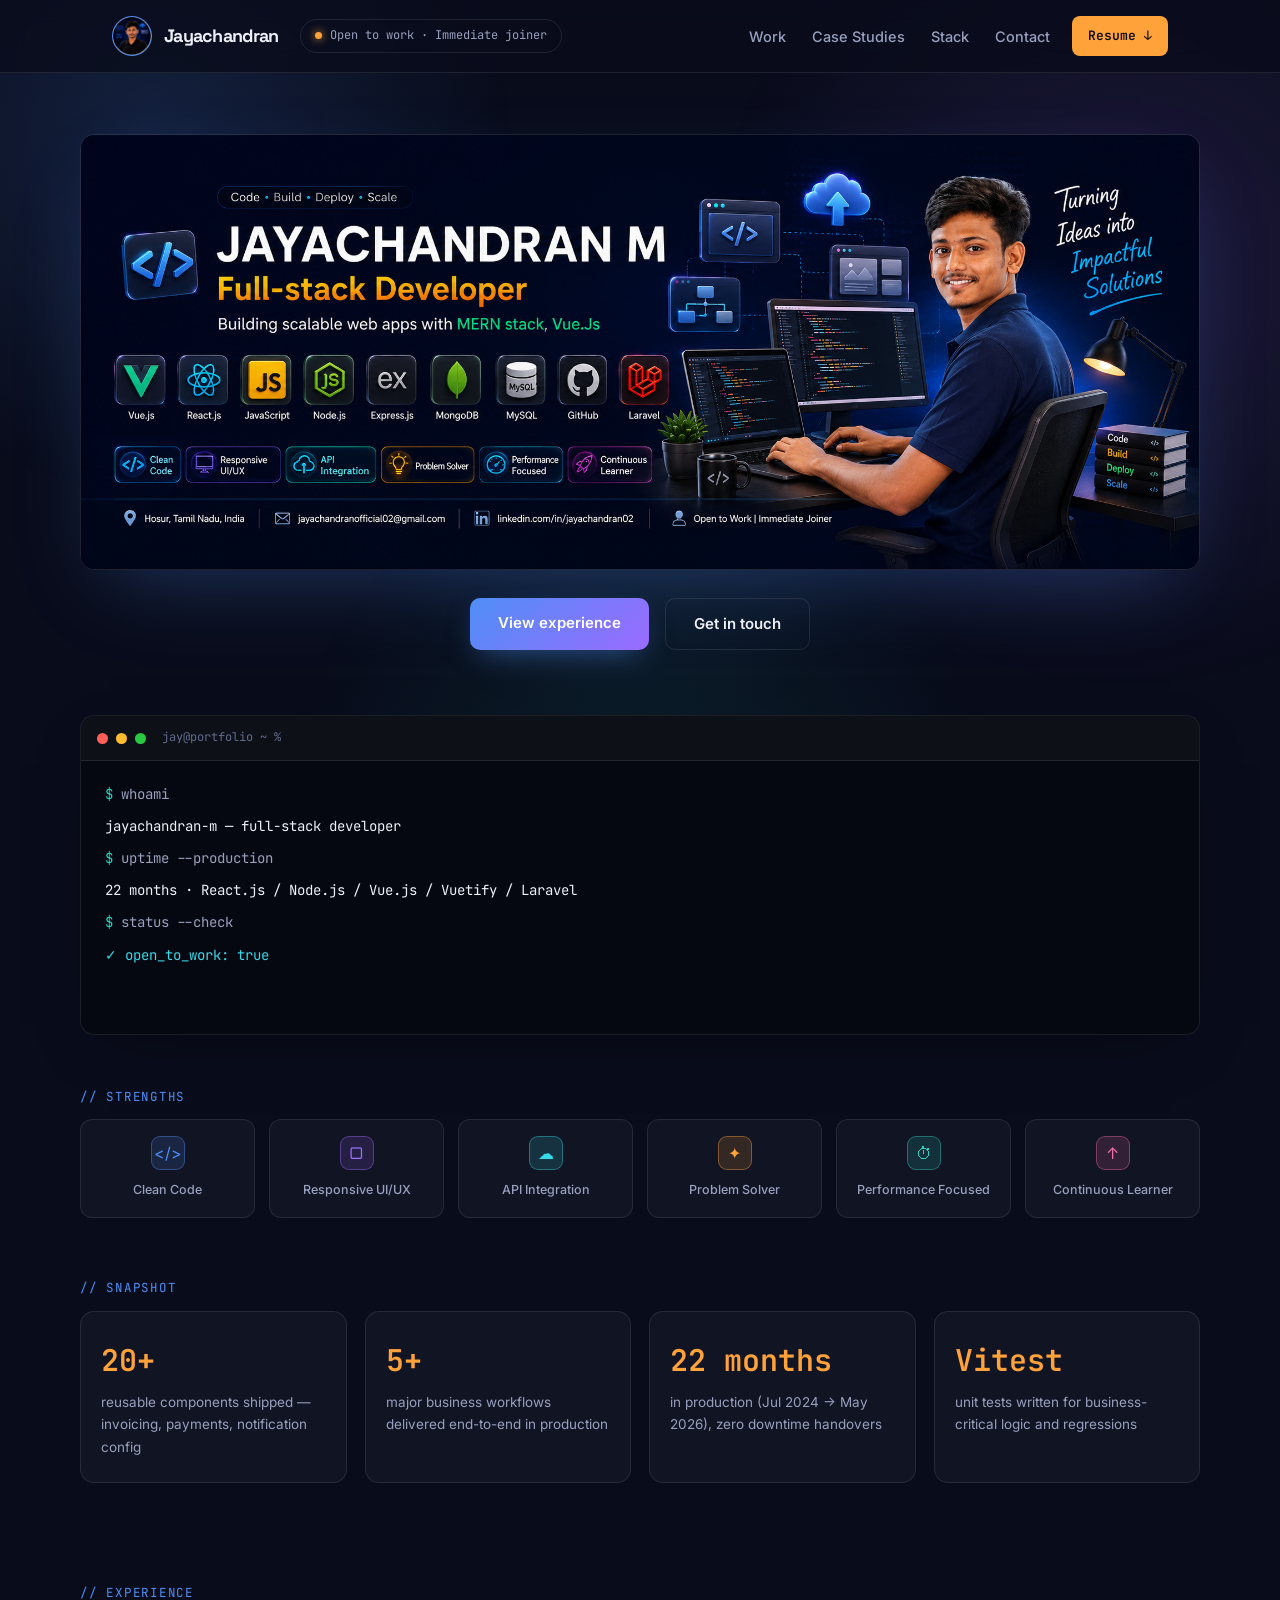
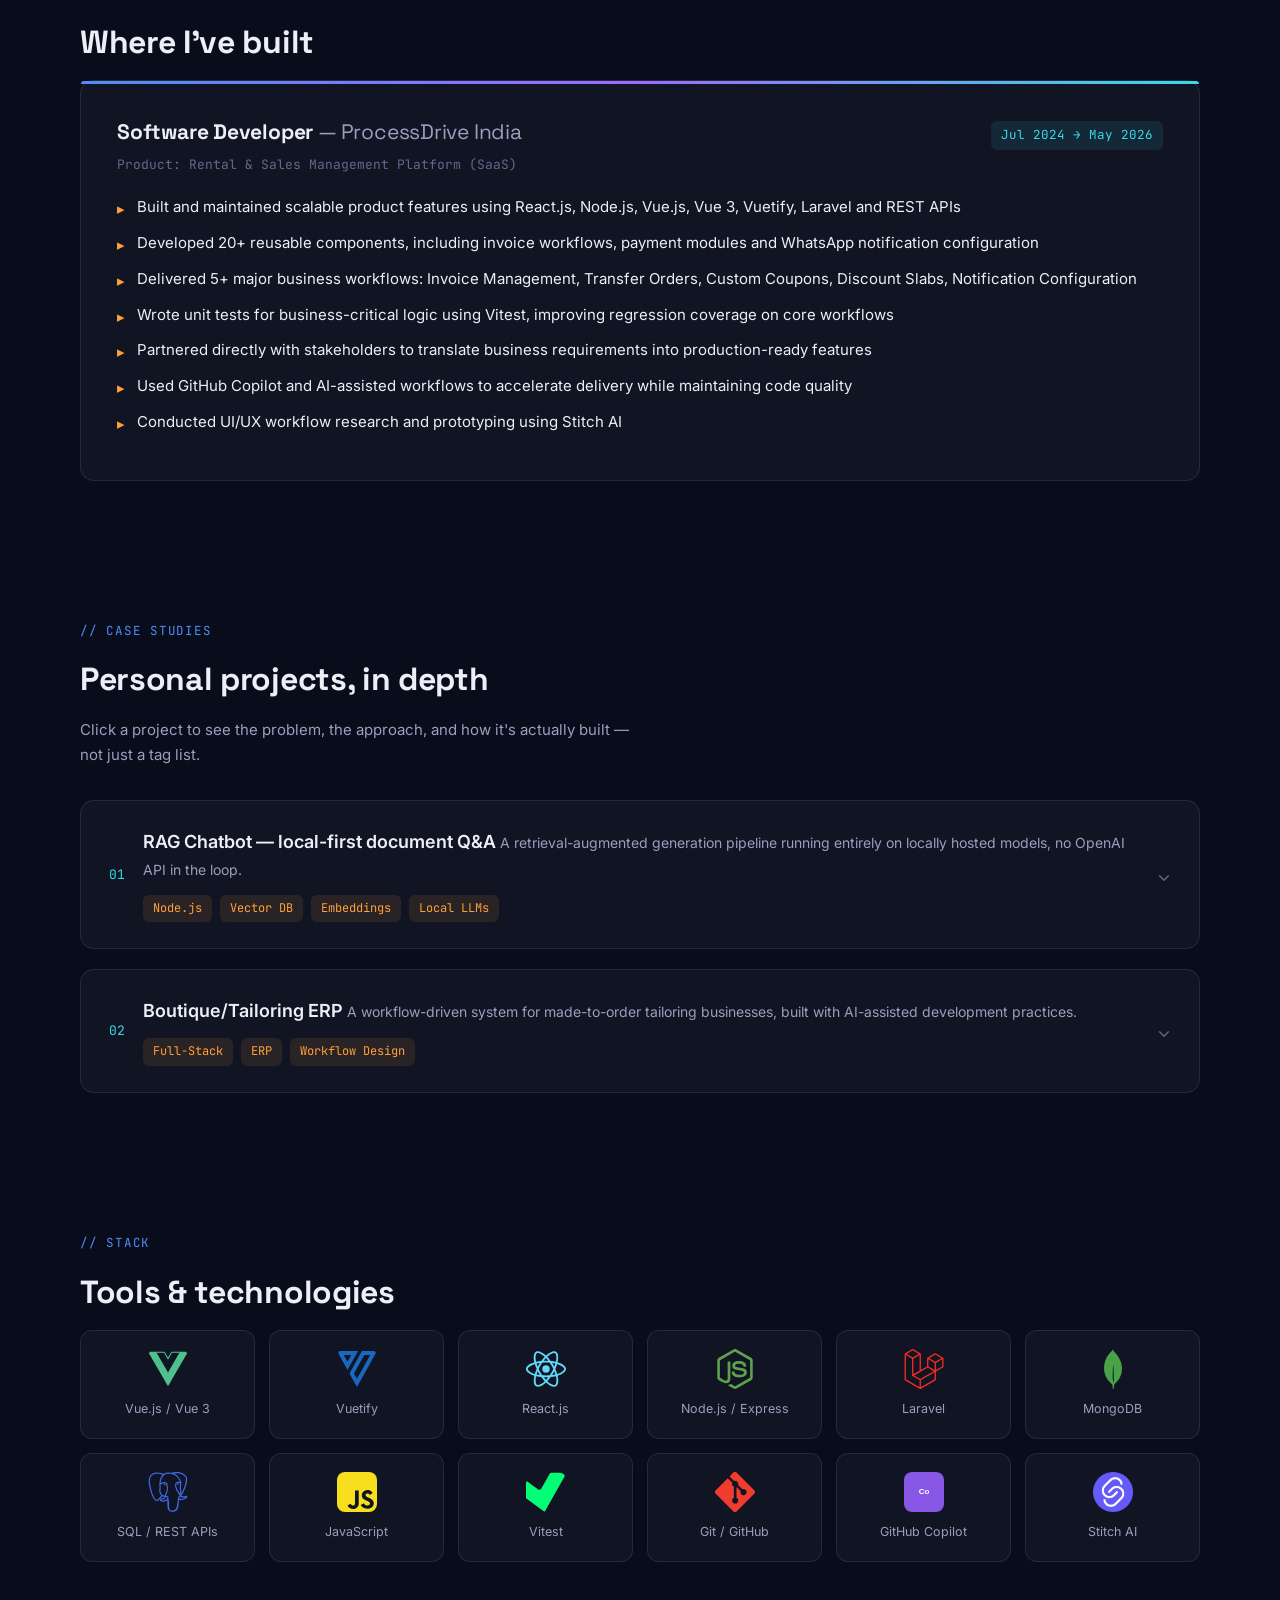
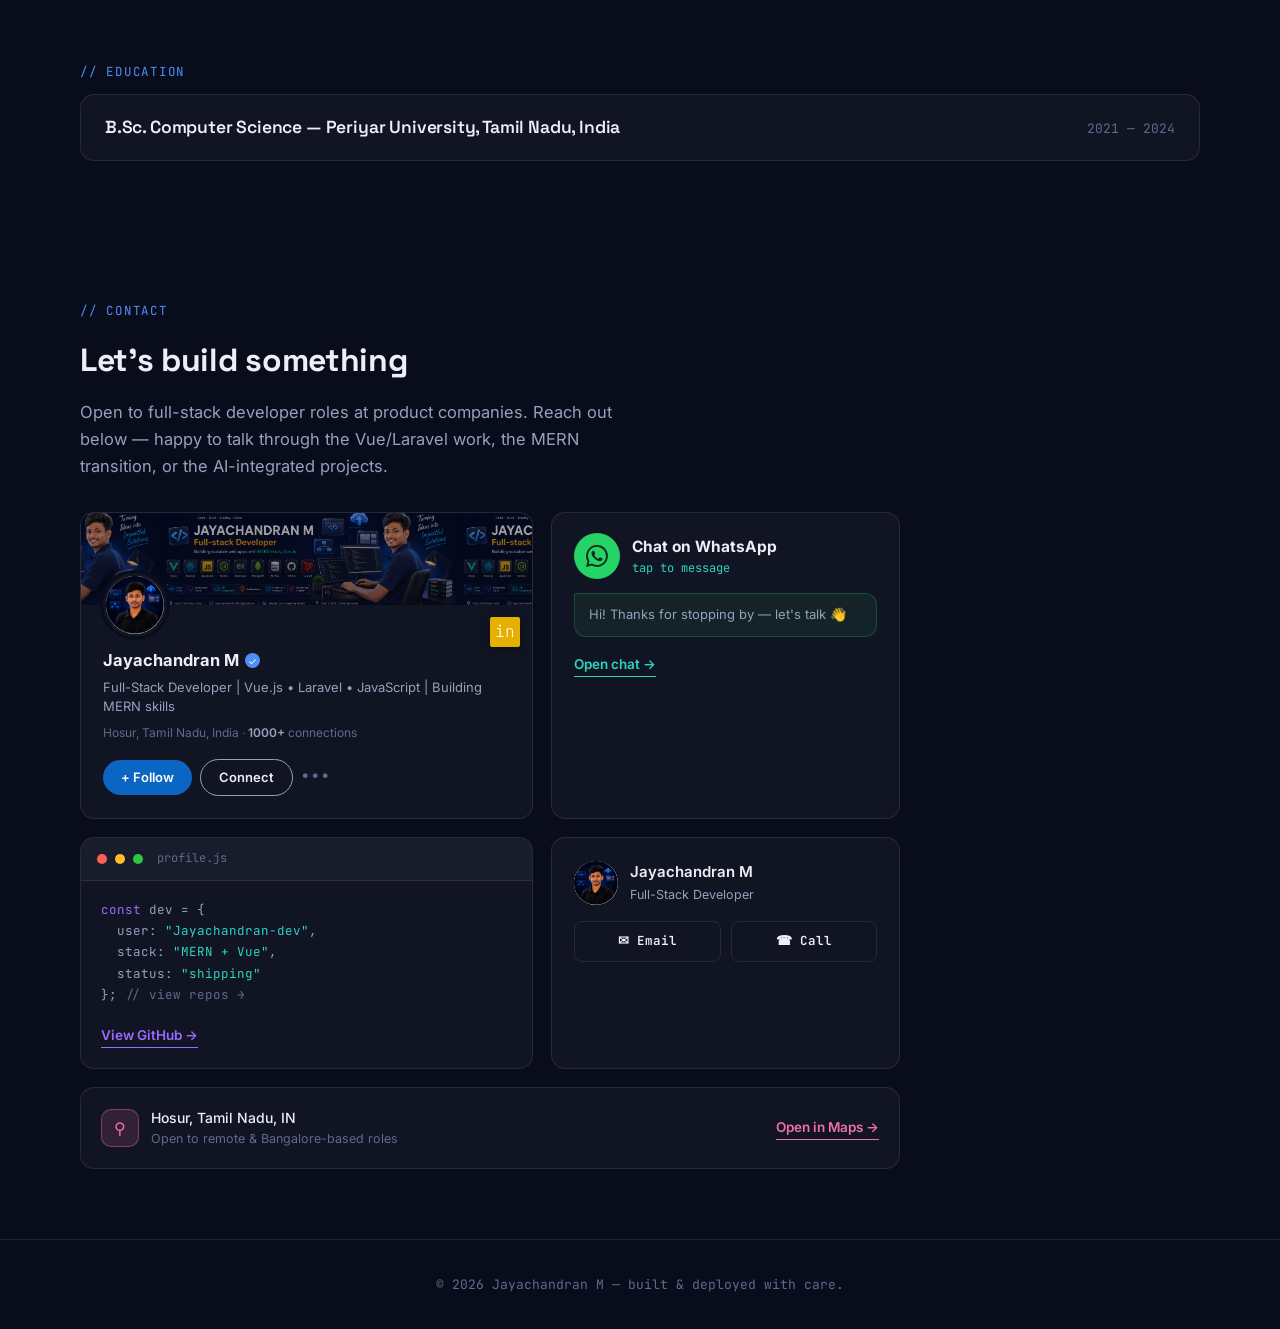
==== commit b4b467a9: "Changes has been fixed" ====
--- a/index.html
+++ b/index.html
@@ -230,6 +230,7 @@
     justify-content: center;
     gap: 16px;
     margin-top: 28px;
+    margin-bottom: 15px;
     flex-wrap: wrap;
   }
   .btn-primary, .btn-secondary{
@@ -783,6 +784,11 @@
     .cursor-glow{ display: none; }
     html{ scroll-behavior: auto; }
   }
+  @media (max-width:680px){
+    section.block{
+        margin: 15px;
+    }
+}
 
   @media (max-width: 960px){
     .chips-grid{ grid-template-columns: repeat(3, 1fr); }
@@ -866,7 +872,7 @@
         <span class="line"><span class="prompt">$</span> whoami</span>
         <span class="line"><span class="val">jayachandran-m — full-stack developer</span></span>
         <span class="line"><span class="prompt">$</span> uptime --production</span>
-        <span class="line"><span class="val">22 months · Vue.js / Vuetify / Laravel</span></span>
+        <span class="line"><span class="val">22 months · React.js / Node.js / Vue.js / Vuetify / Laravel</span></span>
         <span class="line"><span class="prompt">$</span> status --check</span>
         <span class="line"><span class="ok">✓ open_to_work: true</span></span>
         <span class="line"><span class="prompt">$</span> <span class="terminal-cursor"></span></span>
@@ -918,7 +924,7 @@
       </div>
       <p class="exp-sub">Product: Rental &amp; Sales Management Platform (SaaS)</p>
       <ul class="spec-list">
-        <li>Built and maintained scalable product features using Vue.js, Vue 3, Vuetify, Laravel and REST APIs</li>
+        <li>Built and maintained scalable product features using React.js, Node.js, Vue.js, Vue 3, Vuetify, Laravel and REST APIs</li>
         <li>Developed 20+ reusable components, including invoice workflows, payment modules and WhatsApp notification configuration</li>
         <li>Delivered 5+ major business workflows: Invoice Management, Transfer Orders, Custom Coupons, Discount Slabs, Notification Configuration</li>
         <li>Wrote unit tests for business-critical logic using Vitest, improving regression coverage on core workflows</li>
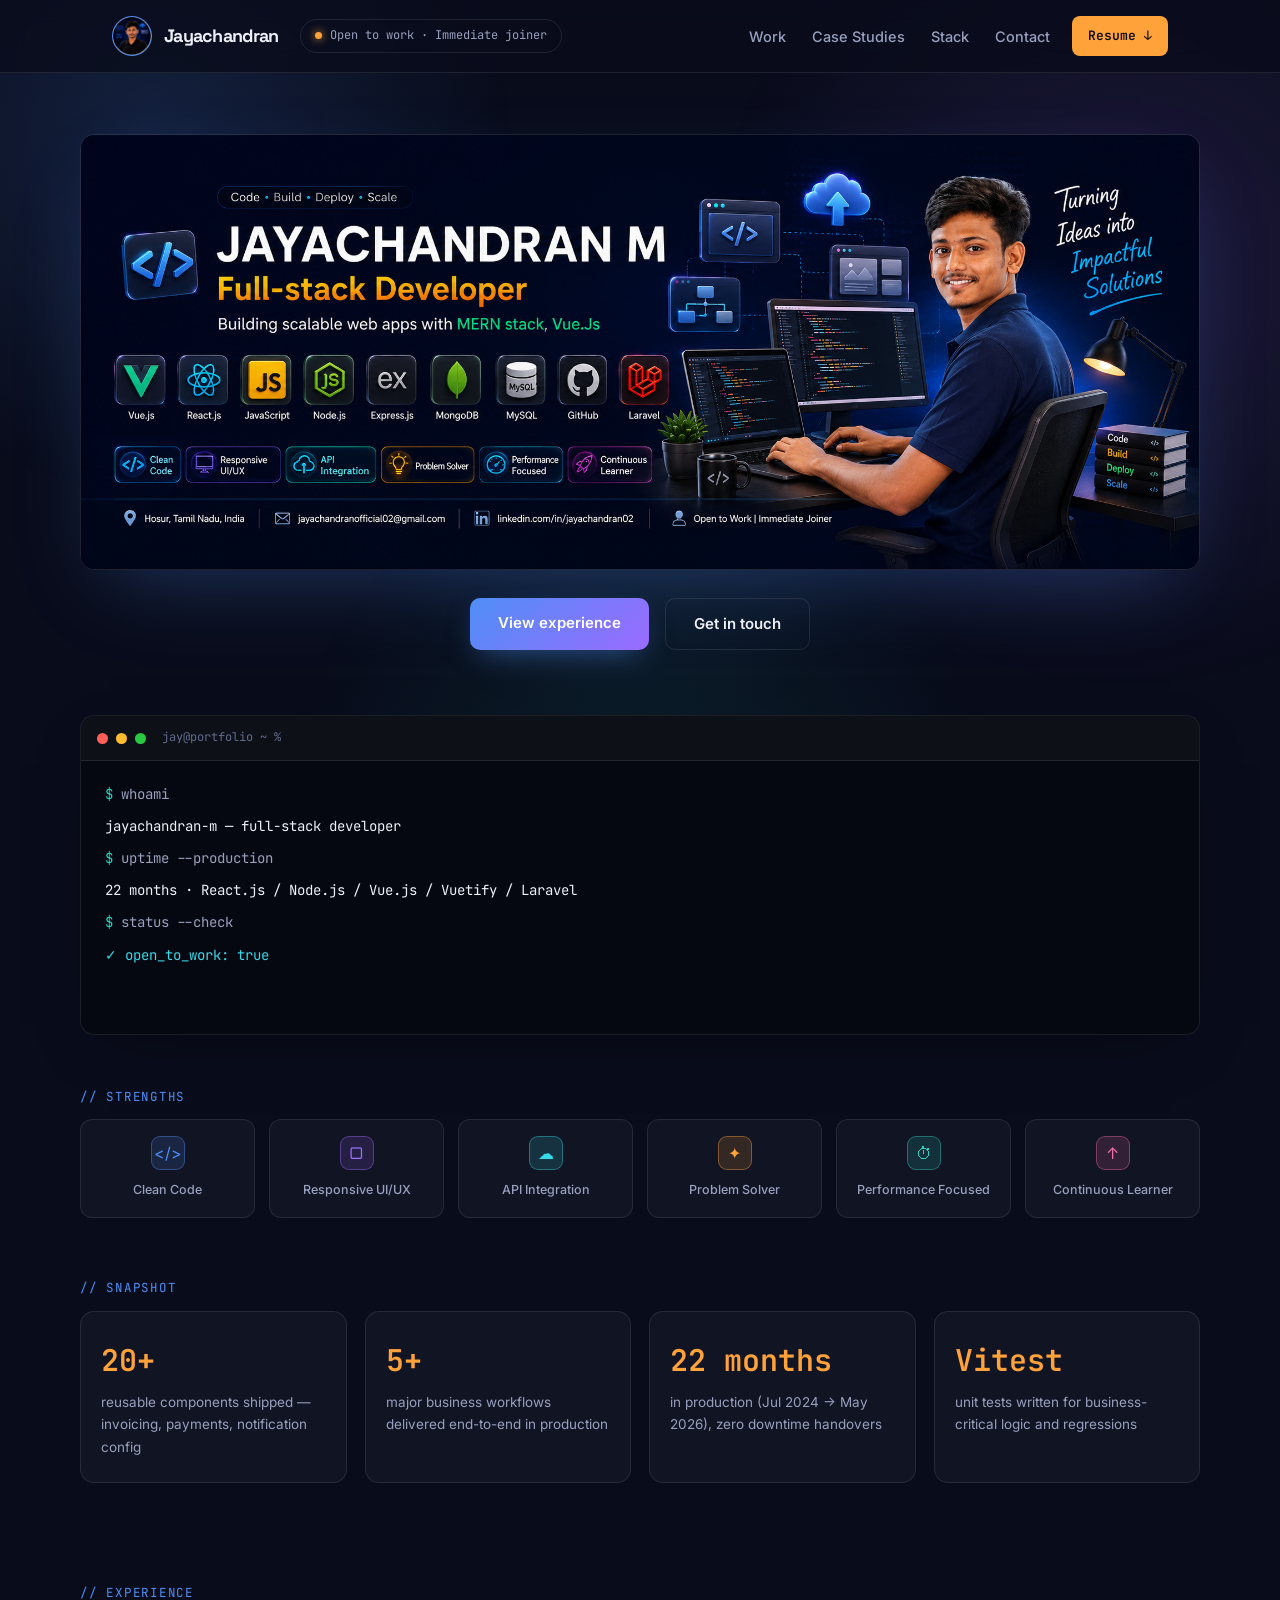
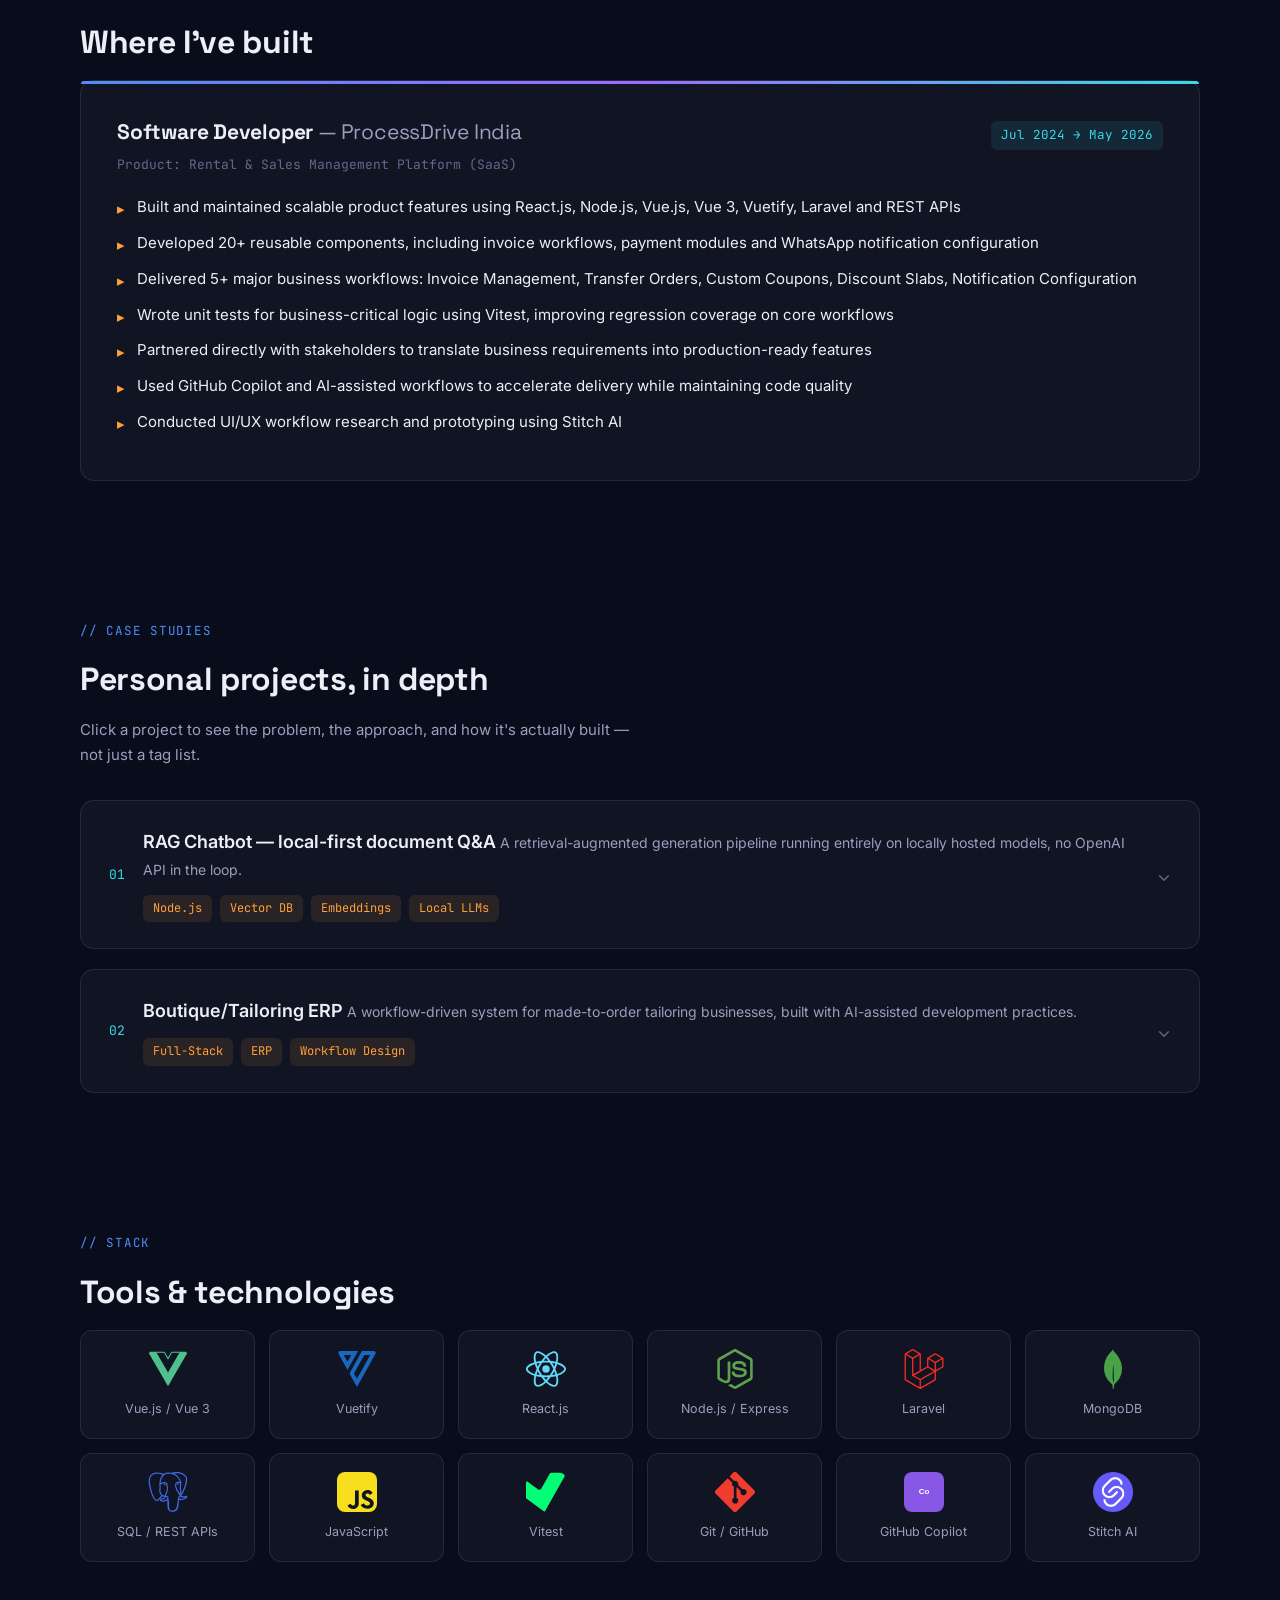
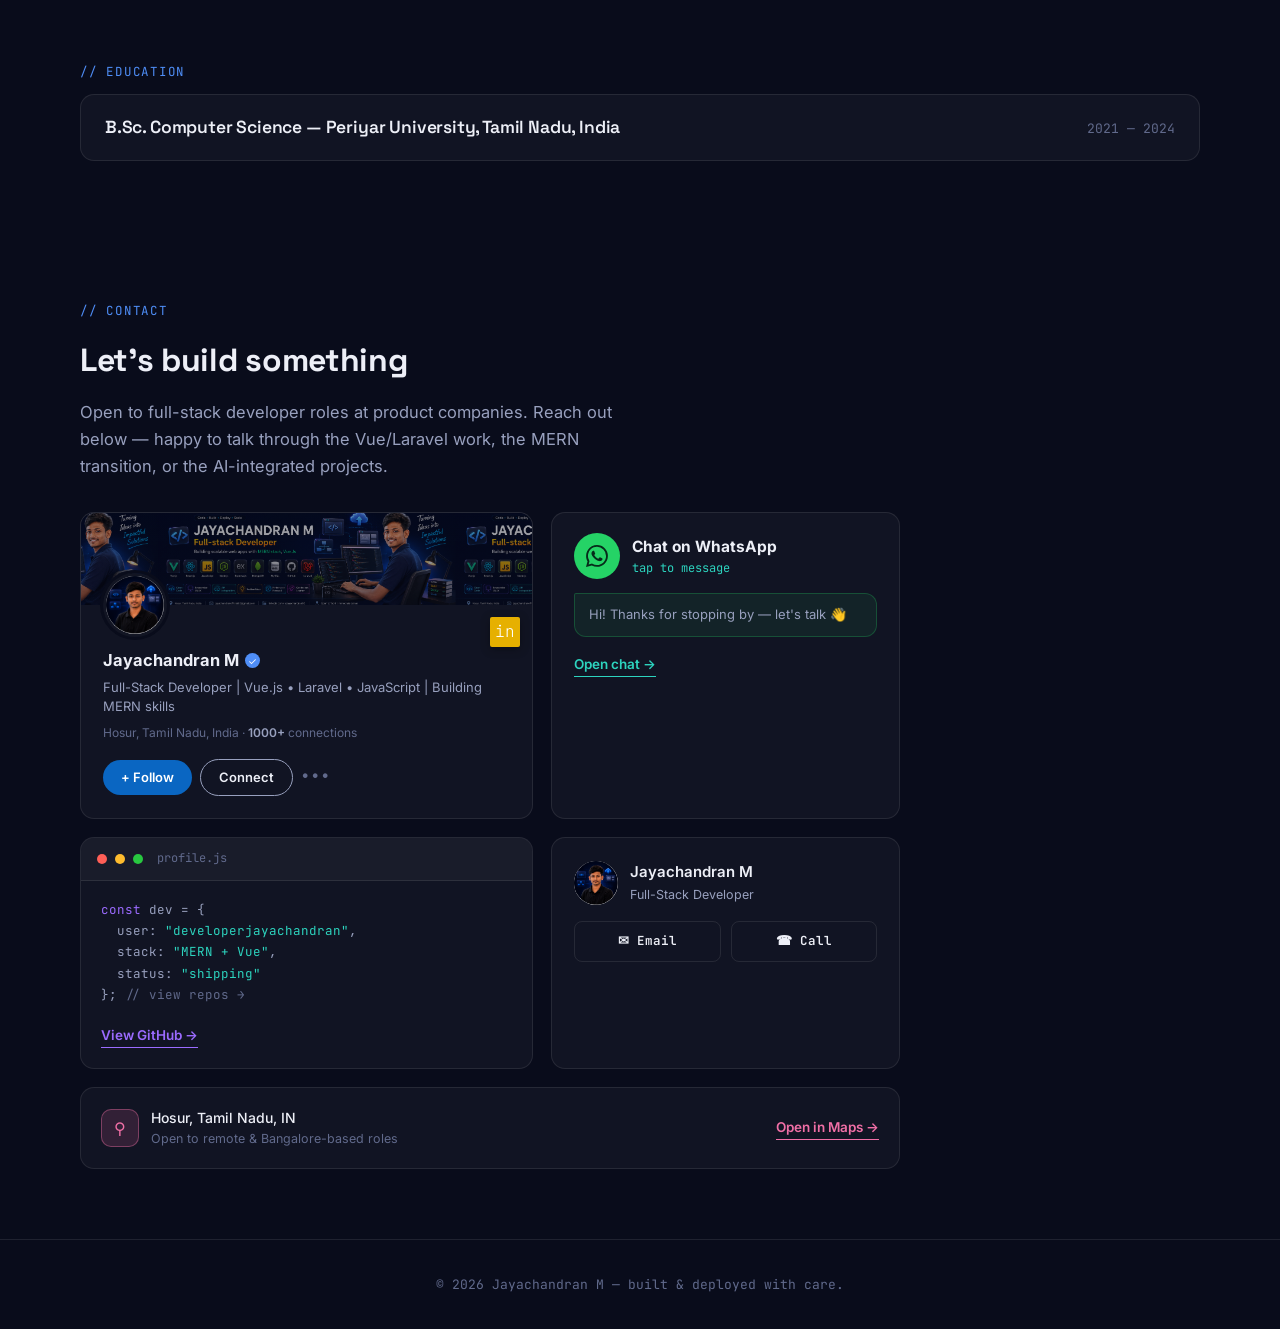
==== commit 811a4921: "html google file included" ====
--- a/index.html
+++ b/index.html
@@ -3,6 +3,53 @@
 <head>
 <meta charset="UTF-8">
 <meta name="viewport" content="width=device-width, initial-scale=1.0">
+<!-- Primary SEO -->
+<title>Jayachandran M | Full Stack Developer | React • Vue • .NET</title>
+
+<meta name="title" content="Jayachandran M | Full Stack Developer">
+<meta name="description"
+      content="Jayachandran M is a Full Stack Developer from Hosur, India specializing in React, Vue.js, Node.js, .NET, C#, AI and modern web applications.">
+
+<meta name="keywords"
+content="Jayachandran, Jayachandran M, Full Stack Developer, React Developer, Vue Developer, Node.js Developer, .NET Developer, C#, Portfolio">
+
+<meta name="author" content="Jayachandran M">
+
+<meta name="robots" content="index, follow">
+
+<meta charset="UTF-8">
+
+<meta name="viewport"
+content="width=device-width, initial-scale=1.0">
+<meta property="og:type" content="website">
+
+<meta property="og:title"
+content="Jayachandran M | Full Stack Developer">
+
+<meta property="og:description"
+content="Building modern web applications using React, Vue.js, Node.js and .NET">
+
+<meta property="og:image"
+content="https://developerjayachandran.github.io/images/jayachandran-full-stack-developer-banner.png">
+
+<meta property="og:url"
+content="https://developerjayachandran.github.io">
+
+<meta property="og:site_name"
+content="Jayachandran Portfolio">
+
+<meta name="twitter:card" content="summary_large_image">
+
+<meta name="twitter:title"
+content="Jayachandran M">
+
+<meta name="twitter:description"
+content="Full Stack Developer">
+
+<meta name="twitter:image"
+content="https://developerjayachandran.github.io/images/jayachandran-full-stack-developer-banner.png">
+<link rel="canonical"
+href="https://developerjayachandran.github.io/">
 <title>Jayachandran M — Full-Stack Developer</title>
 <link rel="preconnect" href="https://fonts.googleapis.com">
 <link rel="preconnect" href="https://fonts.gstatic.com" crossorigin>
@@ -582,7 +629,7 @@
   .li-card:hover{ border-color: var(--blue); }
   .li-banner{
     height: 92px;
-    background-image: linear-gradient(rgba(9,12,27,0.35), rgba(9,12,27,0.55)), url('assets/banner.png');
+    background-image: linear-gradient(rgba(9,12,27,0.35), rgba(9,12,27,0.55)), url('assets/jayachandran-full-stack-developer-banner.png');
     background-size: 66%;
     background-position: center;
     text-align: center;
@@ -822,6 +869,37 @@
   }
 </style>
 </head>
+
+<script type="application/ld+json">
+{
+"@context":"https://schema.org",
+"@type":"Person",
+"name":"Jayachandran M",
+"url":"https://developerjayachandran.github.io",
+"image":"https://developerjayachandran.github.io/images/jayachandran-profile-photo.png",
+"jobTitle":"Full Stack Developer",
+"address":{
+"@type":"PostalAddress",
+"addressLocality":"Hosur",
+"addressCountry":"India"
+},
+"sameAs":[
+"https://github.com/developerjayachandran",
+"https://linkedin.com/in/jayachandran-m-developer"
+],
+"knowsAbout":[
+"React",
+"Vue.js",
+"Node.js",
+".NET",
+"C#",
+"JavaScript",
+"TypeScript",
+"MongoDB",
+"PostgreSQL"
+]
+}
+</script>
 <body>
 
 <div class="glow-field" aria-hidden="true"></div>
@@ -832,7 +910,7 @@
 <header>
   <nav aria-label="Main navigation">
     <div class="nav-brand">
-      <img class="dp" src="assets/dp.png" alt="Jayachandran">
+      <img class="dp" src="assets/jayachandran-profile-photo.png" alt="Jayachandran">
       <div class="nav-name">Jayachandran</div>
     </div>
     <div class="status-pill"><span class="dot"></span>Open to work · Immediate joiner</div>
@@ -852,7 +930,7 @@
 
   <section class="hero container">
     <div class="banner-frame">
-      <img src="assets/banner.png" alt="Jayachandran M — Full-stack Developer, building scalable web apps with the MERN stack and Vue.js">
+      <img src="assets/jayachandran-full-stack-developer-banner.png" alt="Jayachandran M — Full-stack Developer, building scalable web apps with the MERN stack and Vue.js">
     </div>
     <div class="hero-cta">
       <a href="#work" class="btn-primary">View experience</a>
@@ -977,7 +1055,7 @@
               </div>
             </div>
             <div class="case-links">
-              <a class="case-link" href="https://github.com/Jayachandran-dev" target="_blank" rel="noopener">View on GitHub →</a>
+              <a class="case-link" href="https://github.com/developerjayachandran" target="_blank" rel="noopener">View on GitHub →</a>
             </div>
             <p class="case-note">Repo link currently points to my GitHub profile — swap in the direct repo URL once it's public.</p>
           </div>
@@ -1019,7 +1097,7 @@
               </div>
             </div>
             <div class="case-links">
-              <a class="case-link" href="https://github.com/Jayachandran-dev" target="_blank" rel="noopener">View on GitHub →</a>
+              <a class="case-link" href="https://github.com/developerjayachandran" target="_blank" rel="noopener">View on GitHub →</a>
             </div>
             <p class="case-note">Repo link currently points to my GitHub profile — swap in the direct repo URL once it's public.</p>
           </div>
@@ -1068,7 +1146,7 @@
         
         <div class="li-body">
           <div class="li-avatar-row">
-            <img class="li-avatar" src="assets/dp.png" alt="Jayachandran">
+            <img class="li-avatar" src="assets/jayachandran-profile-photo.png" alt="Jayachandran">
             <div class="li-badge mono">in</div>
           </div>
           <div class="li-name-row">
@@ -1103,7 +1181,7 @@
         </div>
       </a>
 
-      <a class="bento-card gh-card" href="https://github.com/Jayachandran-dev" target="_blank" rel="noopener">
+      <a class="bento-card gh-card" href="https://github.com/developerjayachandran" target="_blank" rel="noopener">
         <div class="gh-titlebar">
           <span class="terminal-dot red"></span>
           <span class="terminal-dot yellow"></span>
@@ -1113,7 +1191,7 @@
         <div class="gh-body">
           <div class="gh-code mono">
             <span class="gk">const</span> dev = {<br>
-            &nbsp;&nbsp;user: <span class="gs">"Jayachandran-dev"</span>,<br>
+            &nbsp;&nbsp;user: <span class="gs">"developerjayachandran"</span>,<br>
             &nbsp;&nbsp;stack: <span class="gs">"MERN + Vue"</span>,<br>
             &nbsp;&nbsp;status: <span class="gs">"shipping"</span><br>
             }; <span class="gc">// view repos →</span>
@@ -1124,7 +1202,7 @@
 
       <div class="bento-card dc-card">
         <div class="dc-head">
-          <img class="dc-avatar" src="assets/dp.png" alt="Jayachandran">
+          <img class="dc-avatar" src="assets/jayachandran-profile-photo.png" alt="Jayachandran">
           <div>
             <div class="dc-name">Jayachandran M</div>
             <div class="dc-role">Full-Stack Developer</div>
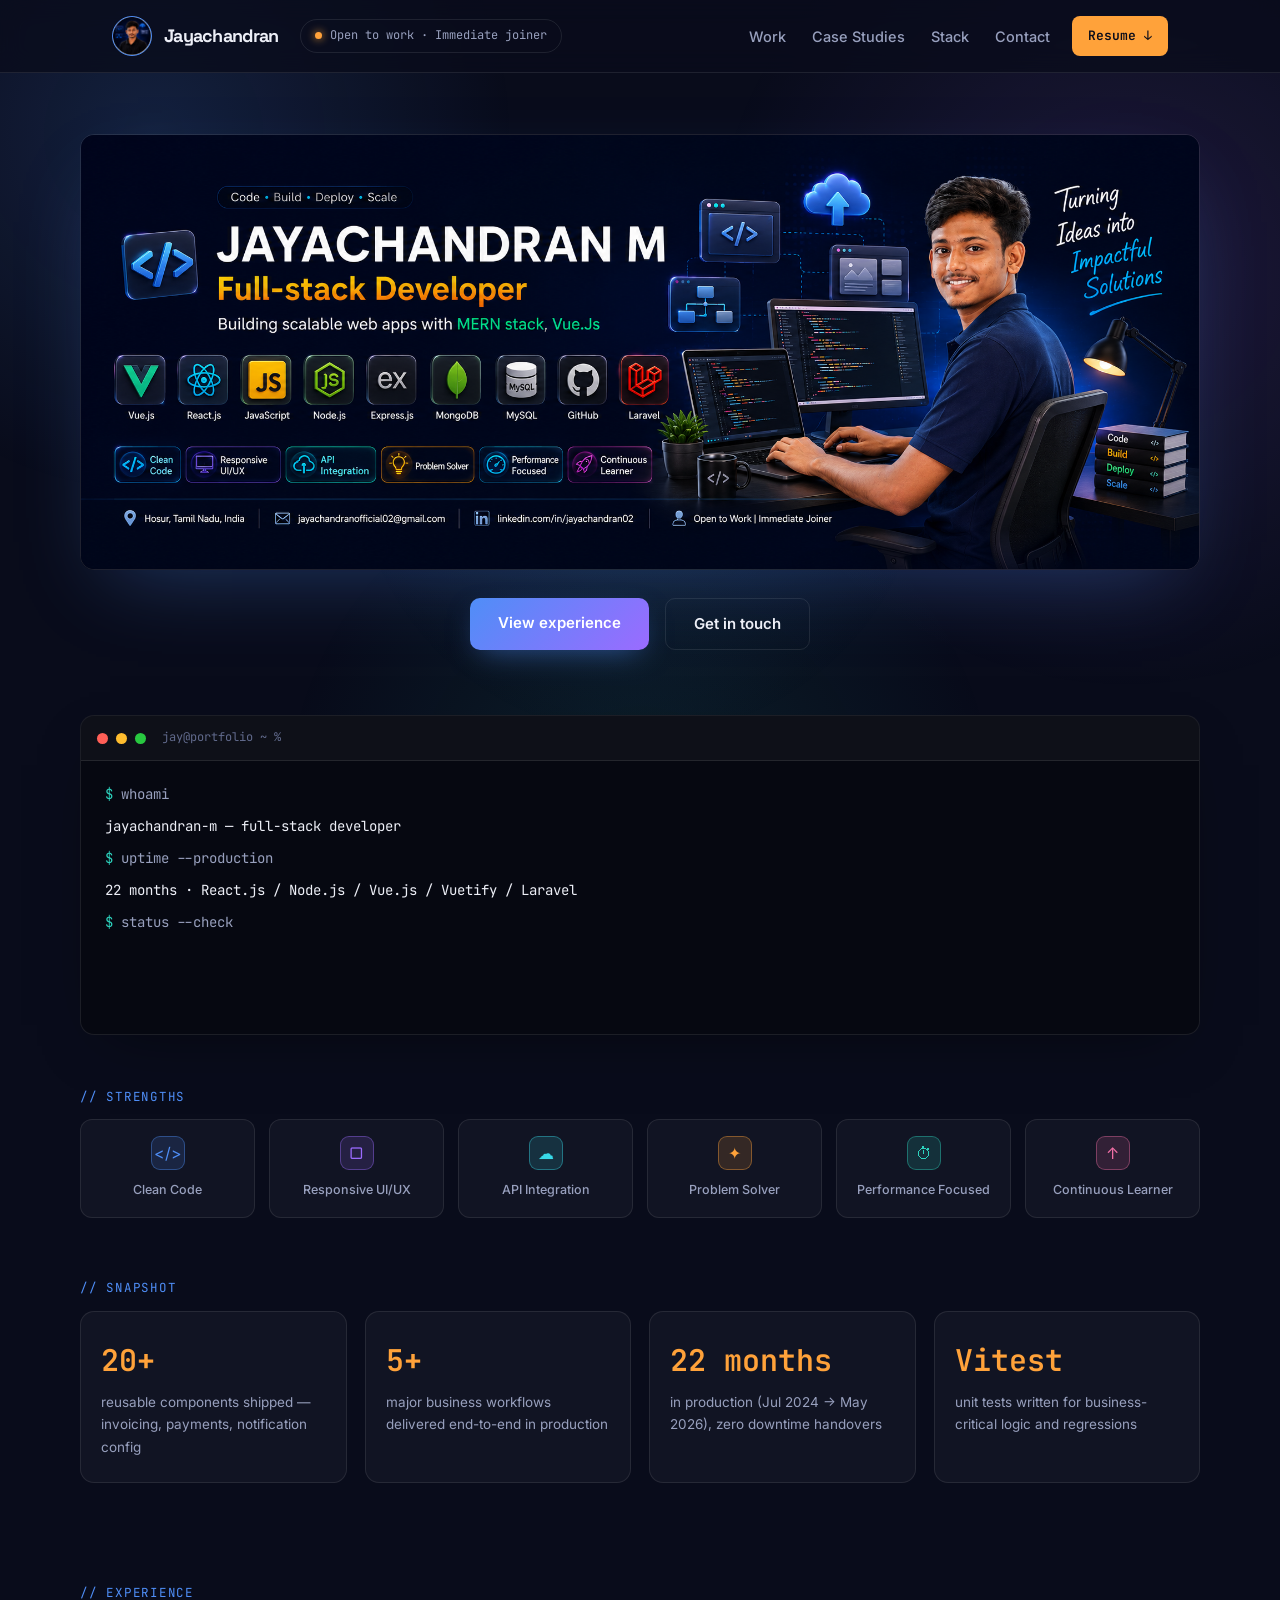
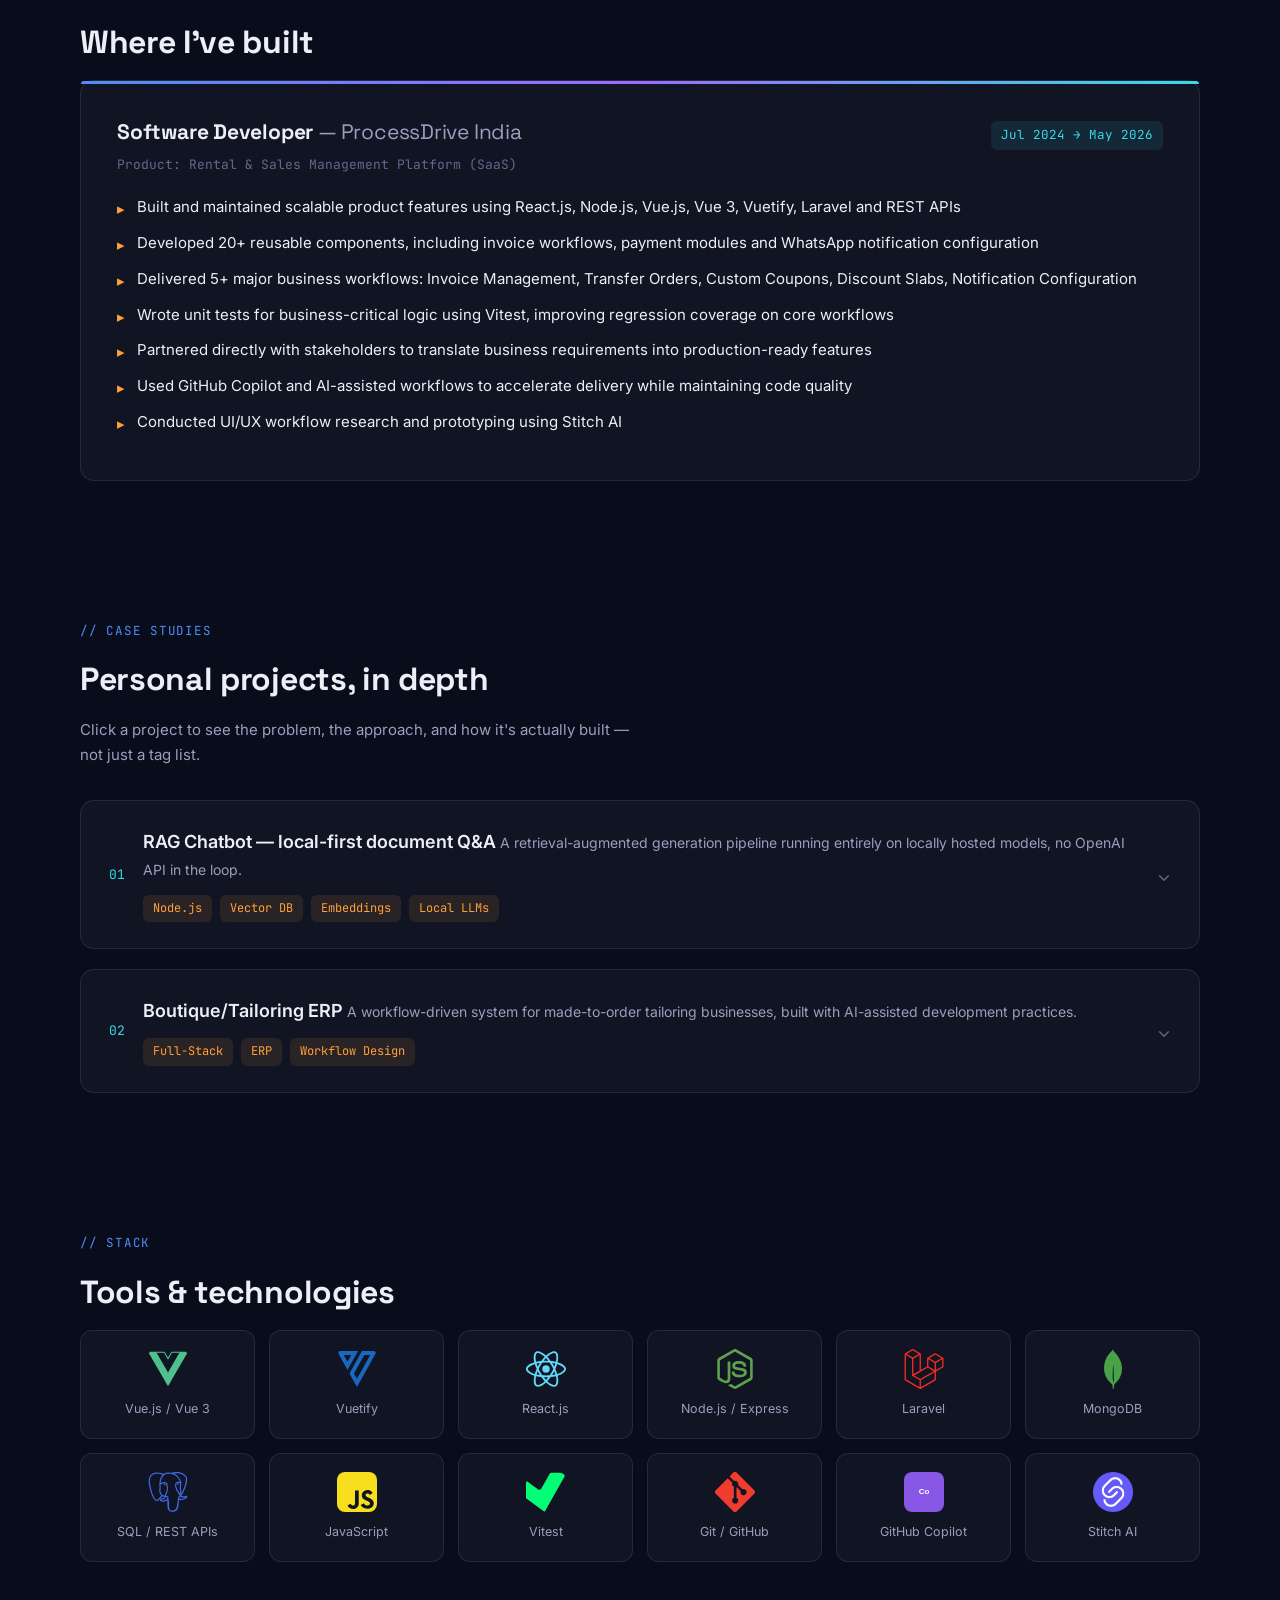
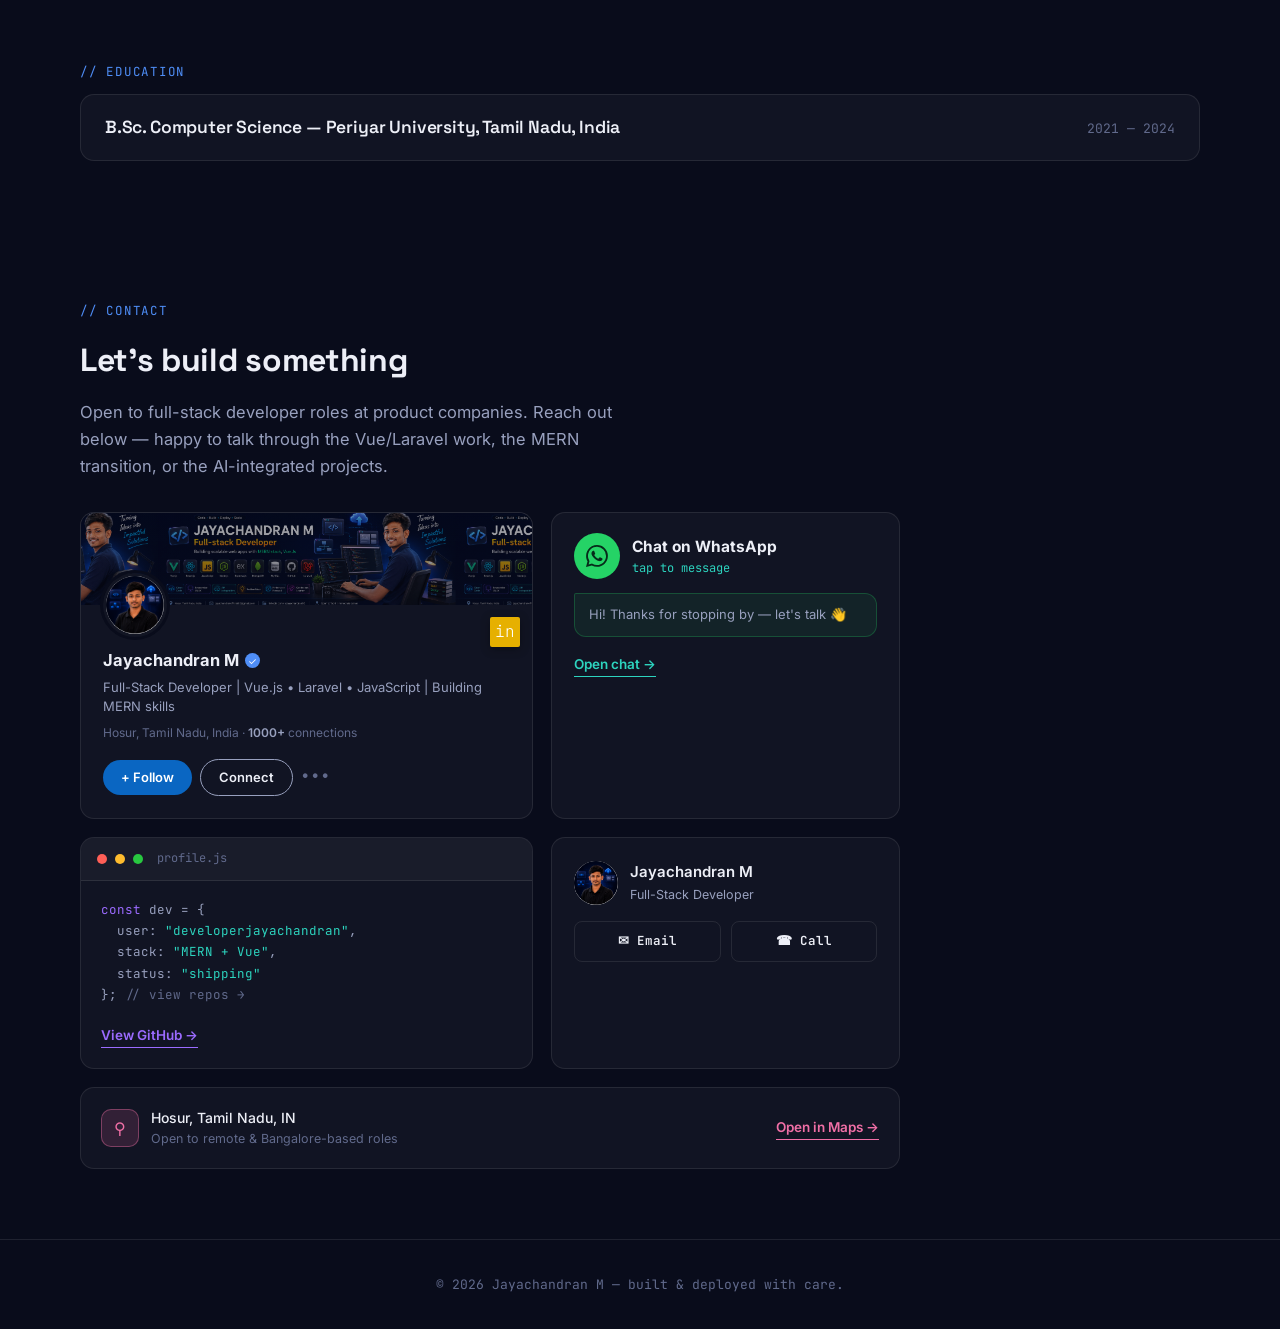
==== commit 89ce3c93: "Resume updated" ====
--- a/index.html
+++ b/index.html
@@ -920,7 +920,7 @@
       <li><a href="#stack">Stack</a></li>
       <li><a href="#contact">Contact</a></li>
     </ul>
-    <a class="btn-resume" href="assets/Jayachandran_M_Fullstack_Resume_july_2026.pdf" download>Resume ↓</a>
+    <a class="btn-resume" href="assets/Jayachandran_M_FullStack_Developer_Resume.pdf" download>Resume ↓</a>
 
     <button class="mobile-toggle" id="mobileToggle" aria-label="Toggle navigation menu" aria-expanded="false">☰</button>
   </nav>
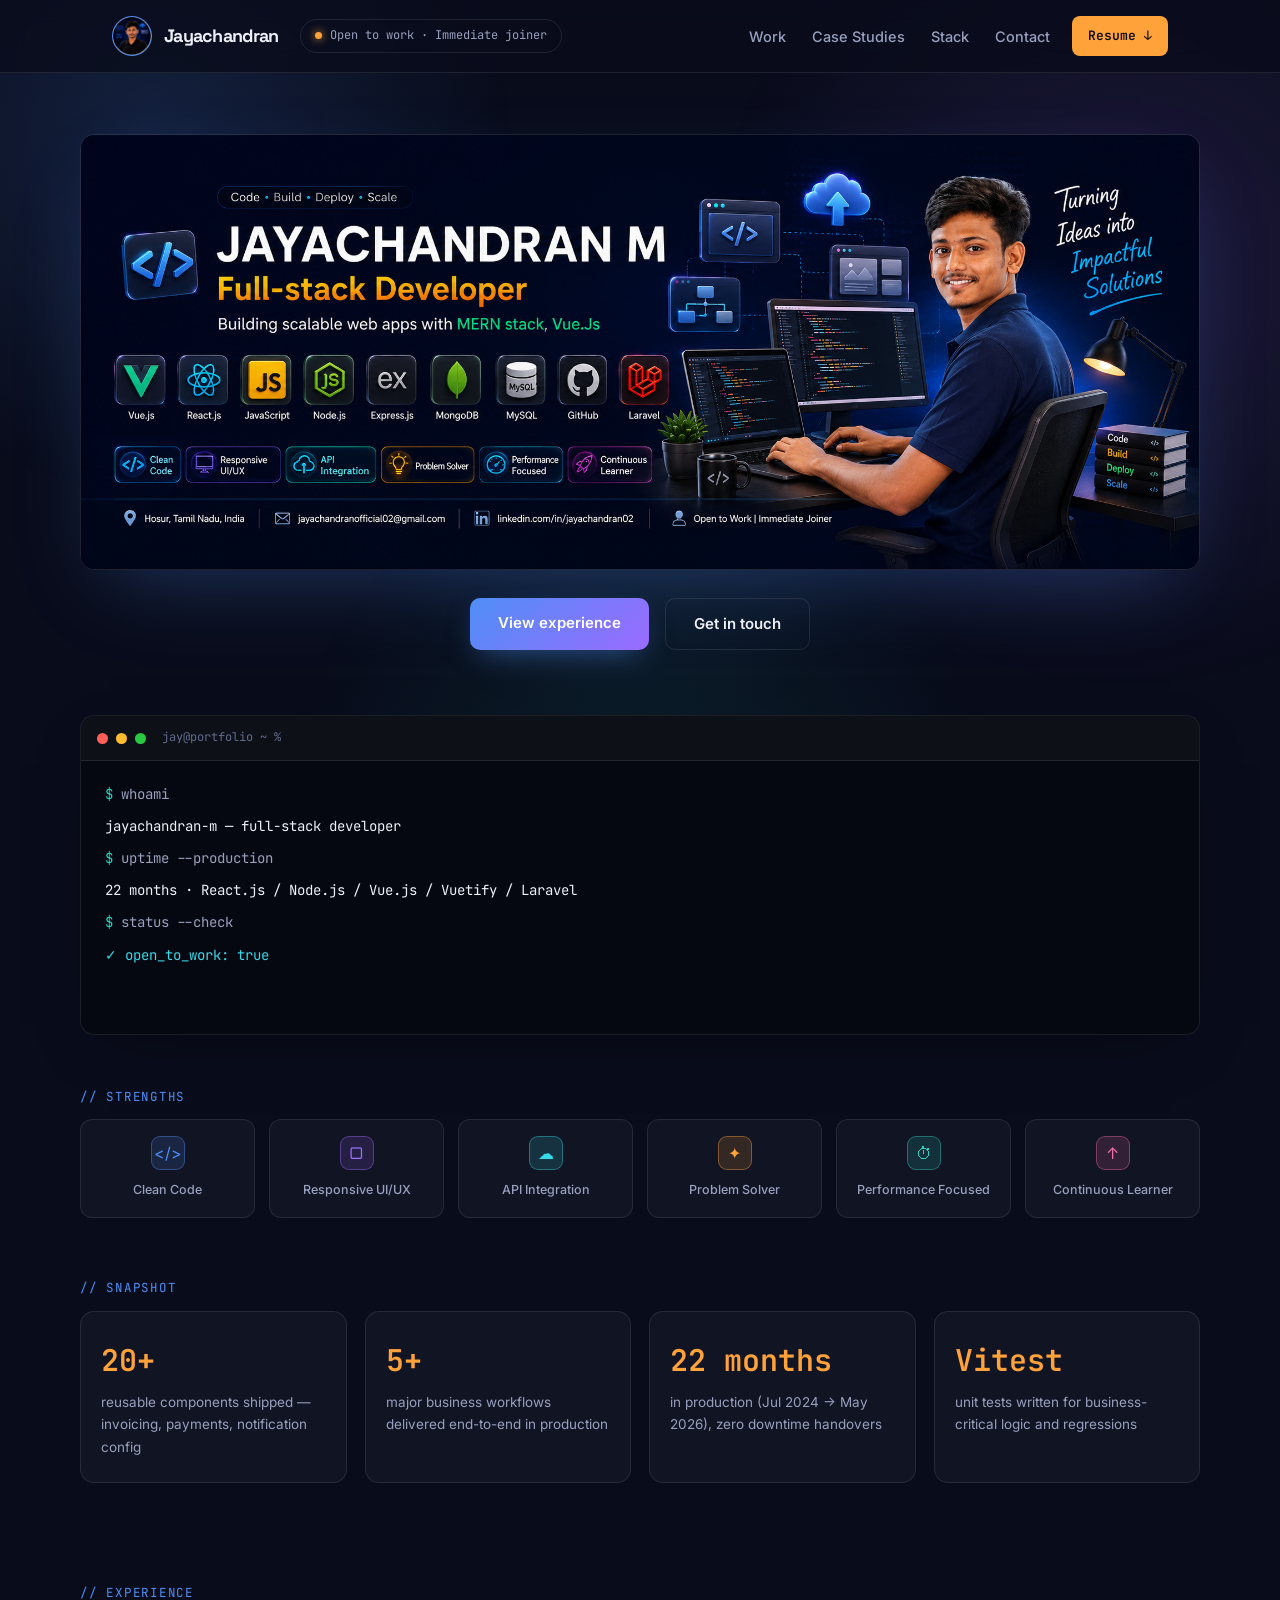
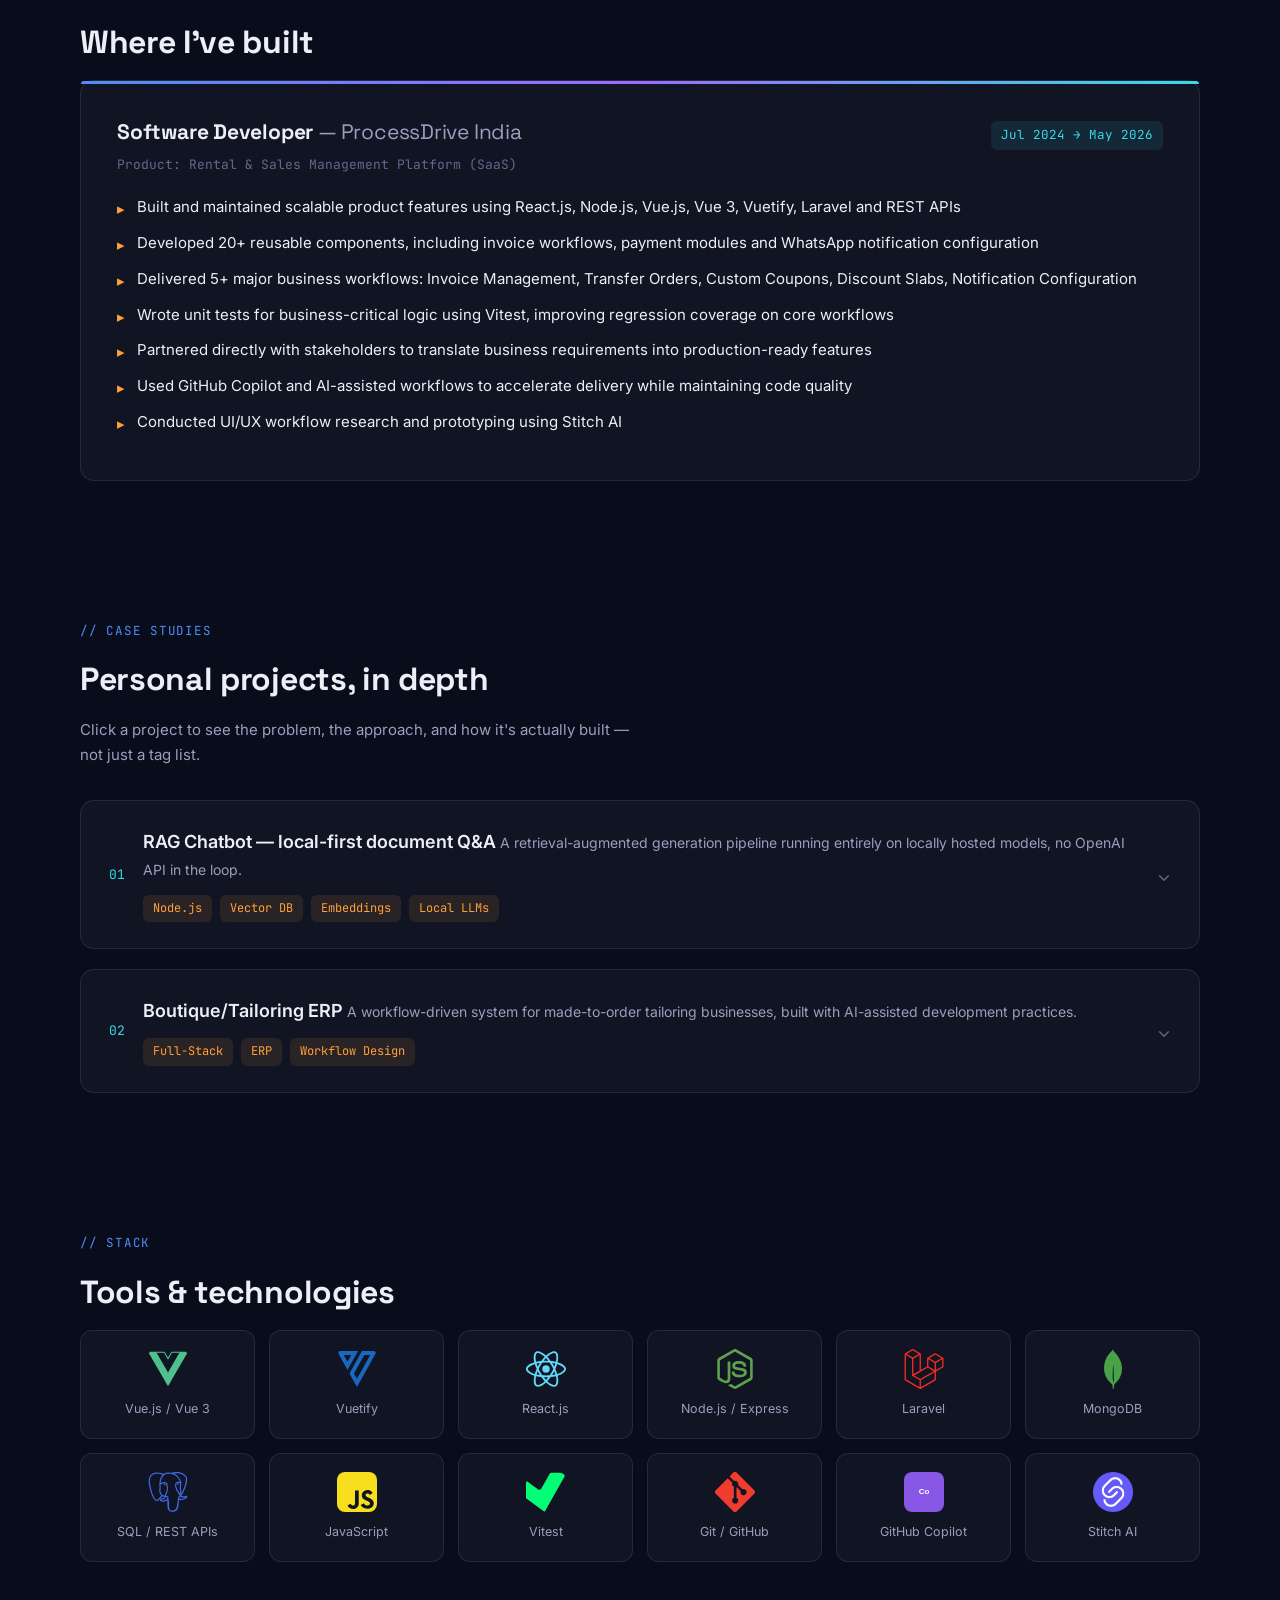
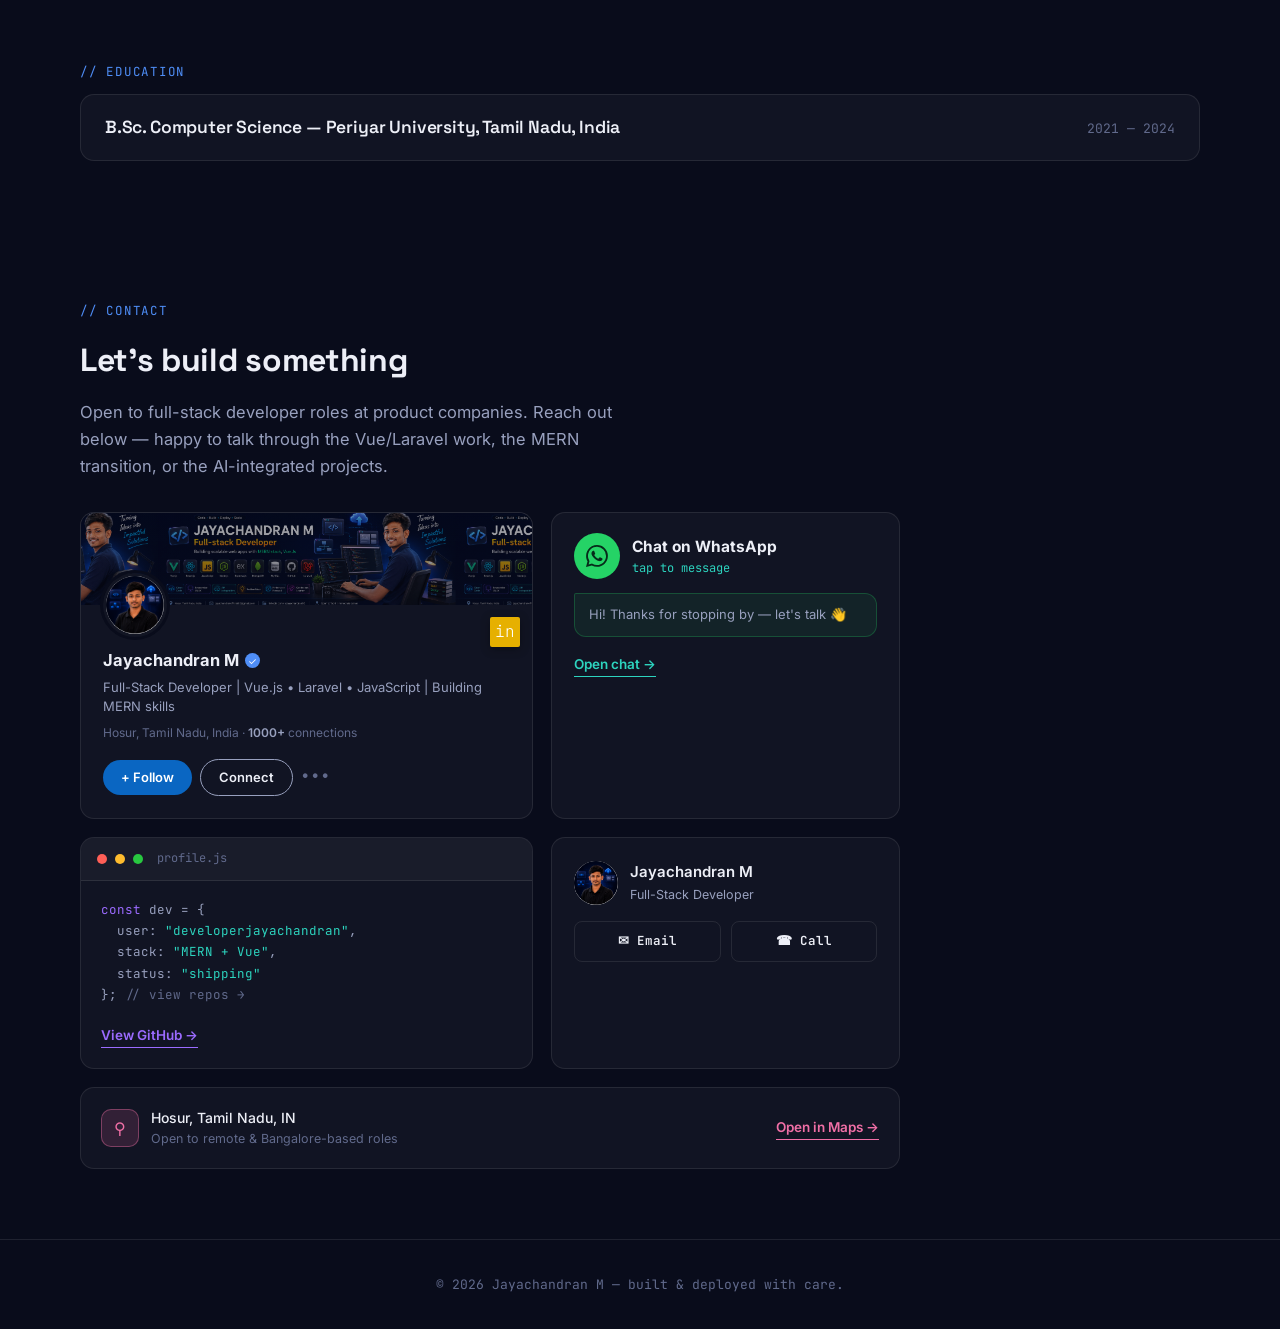
==== commit f6e72dbb: "2 page resume updated" ====
--- a/index.html
+++ b/index.html
@@ -920,7 +920,7 @@
       <li><a href="#stack">Stack</a></li>
       <li><a href="#contact">Contact</a></li>
     </ul>
-    <a class="btn-resume" href="assets/Jayachandran_M_FullStack_Developer_Resume.pdf" download>Resume ↓</a>
+    <a class="btn-resume" href="assets/Jayachandran_M_Resume.pdf" download>Resume ↓</a>
 
     <button class="mobile-toggle" id="mobileToggle" aria-label="Toggle navigation menu" aria-expanded="false">☰</button>
   </nav>
